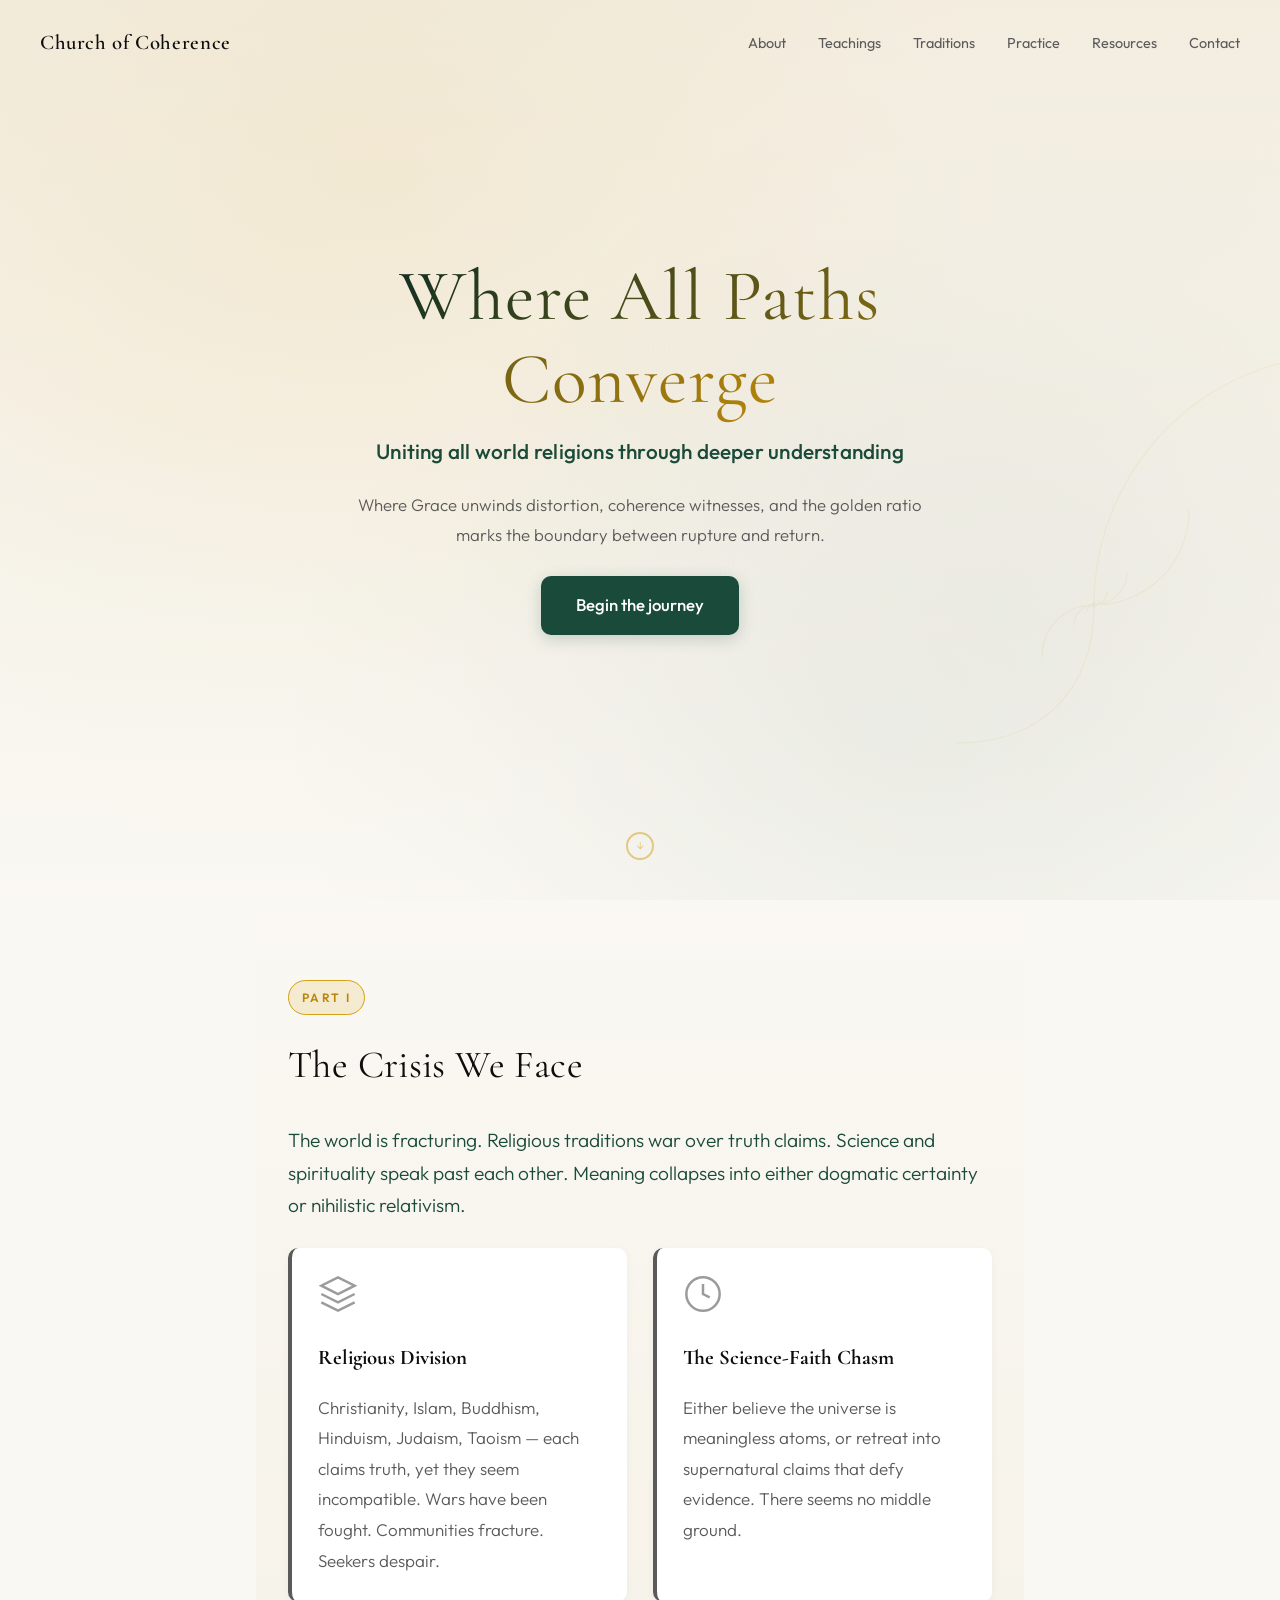
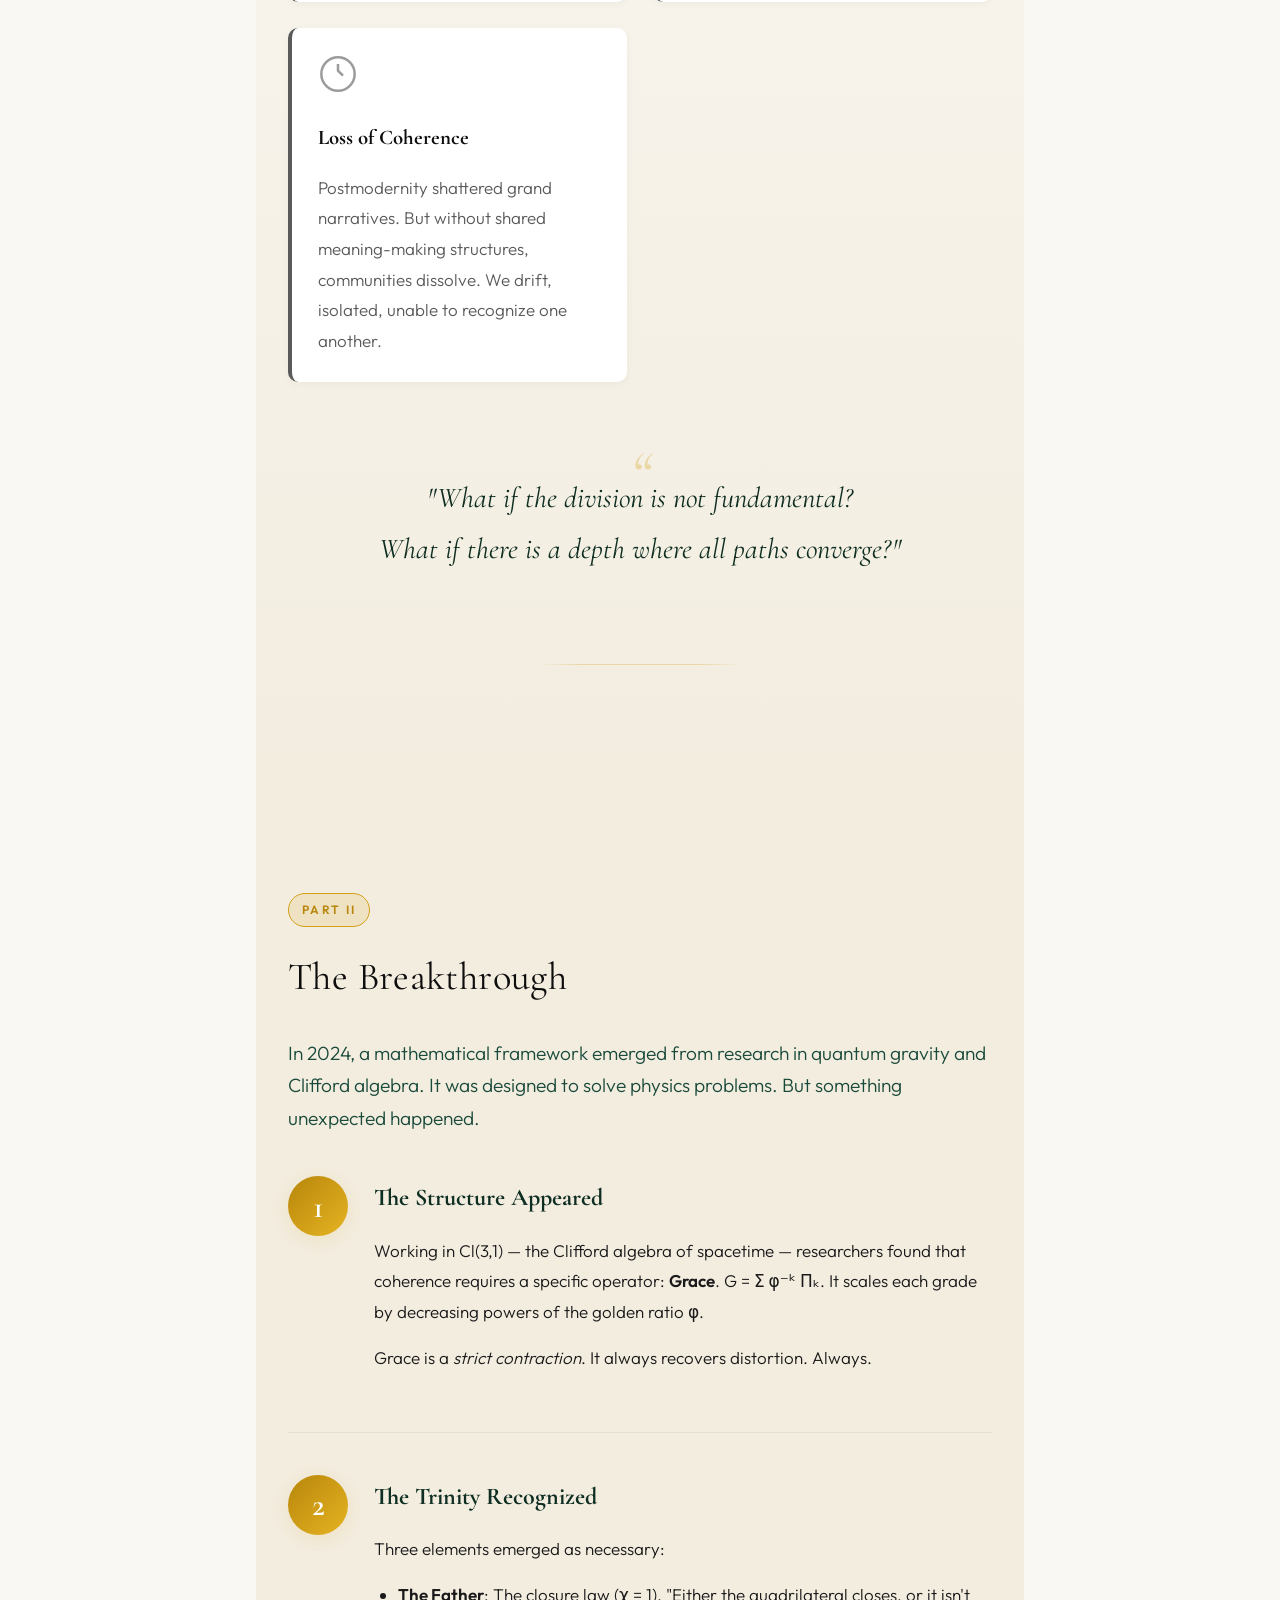
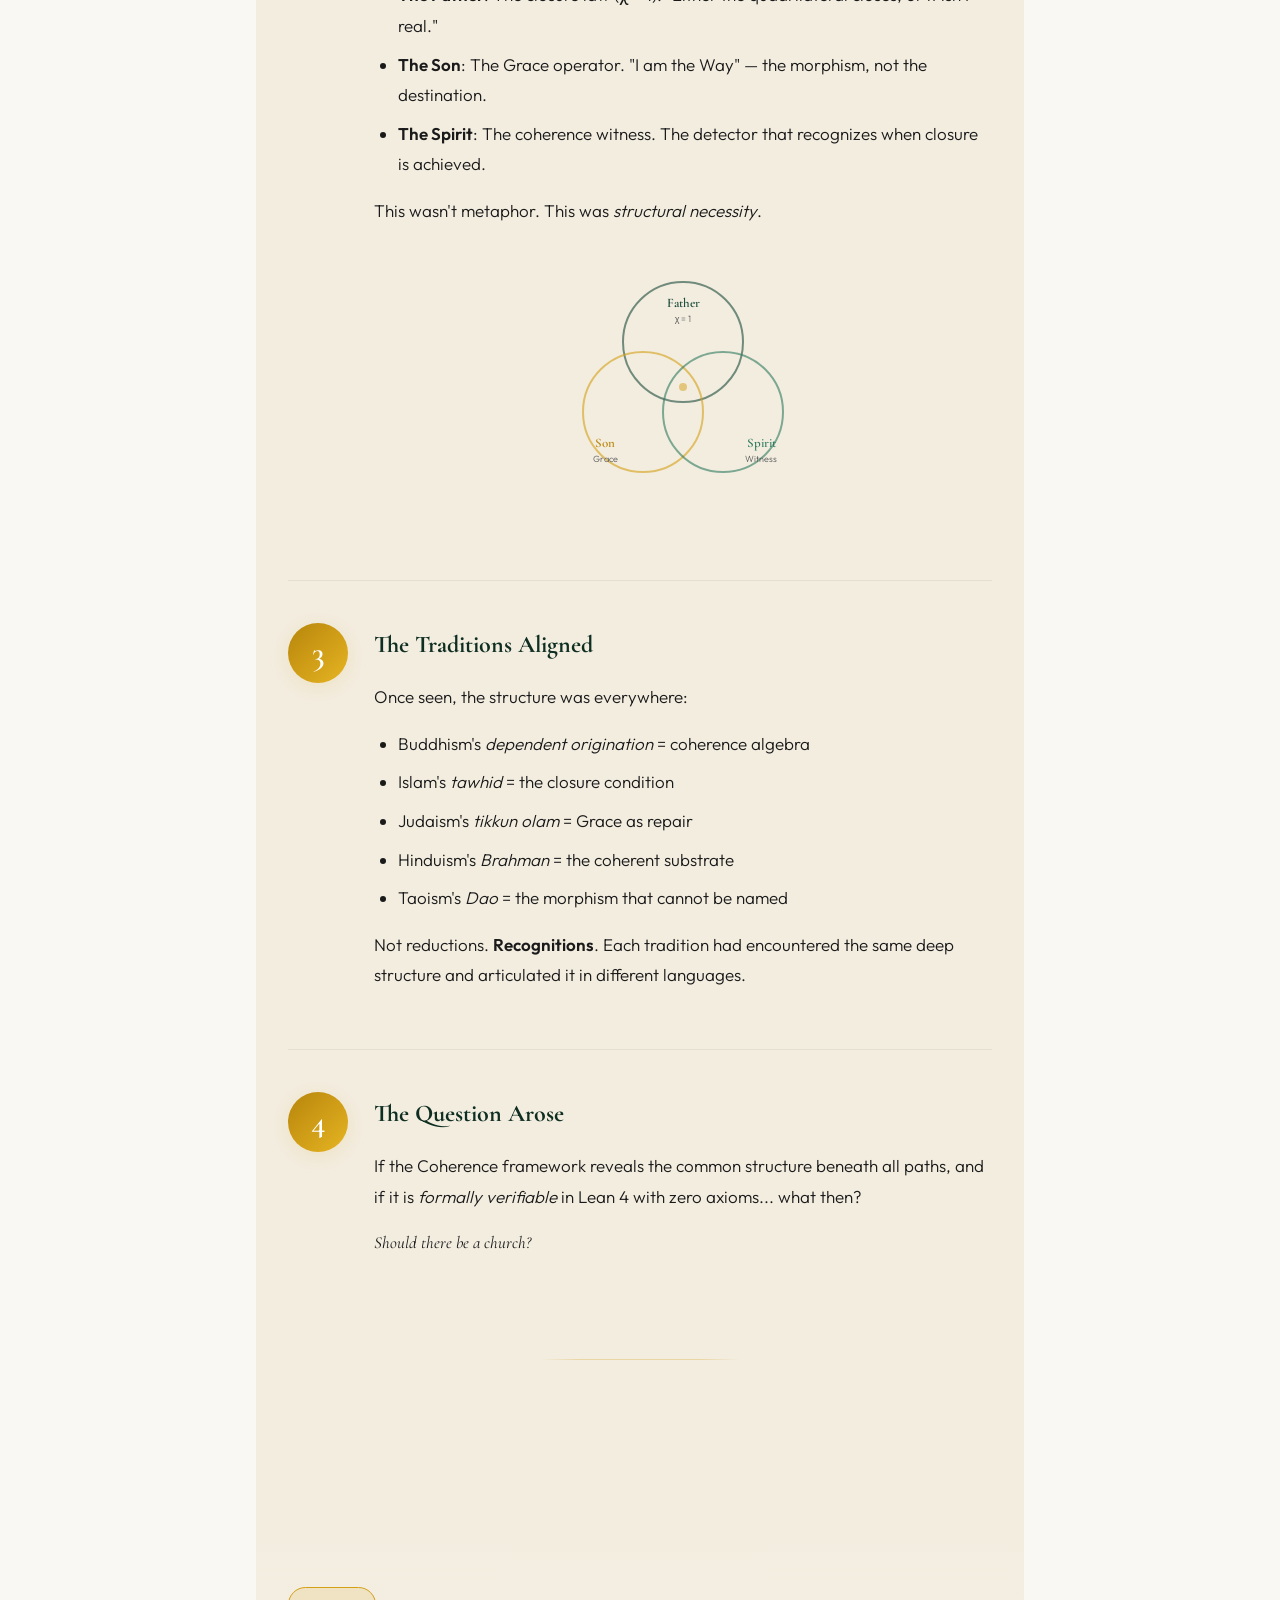
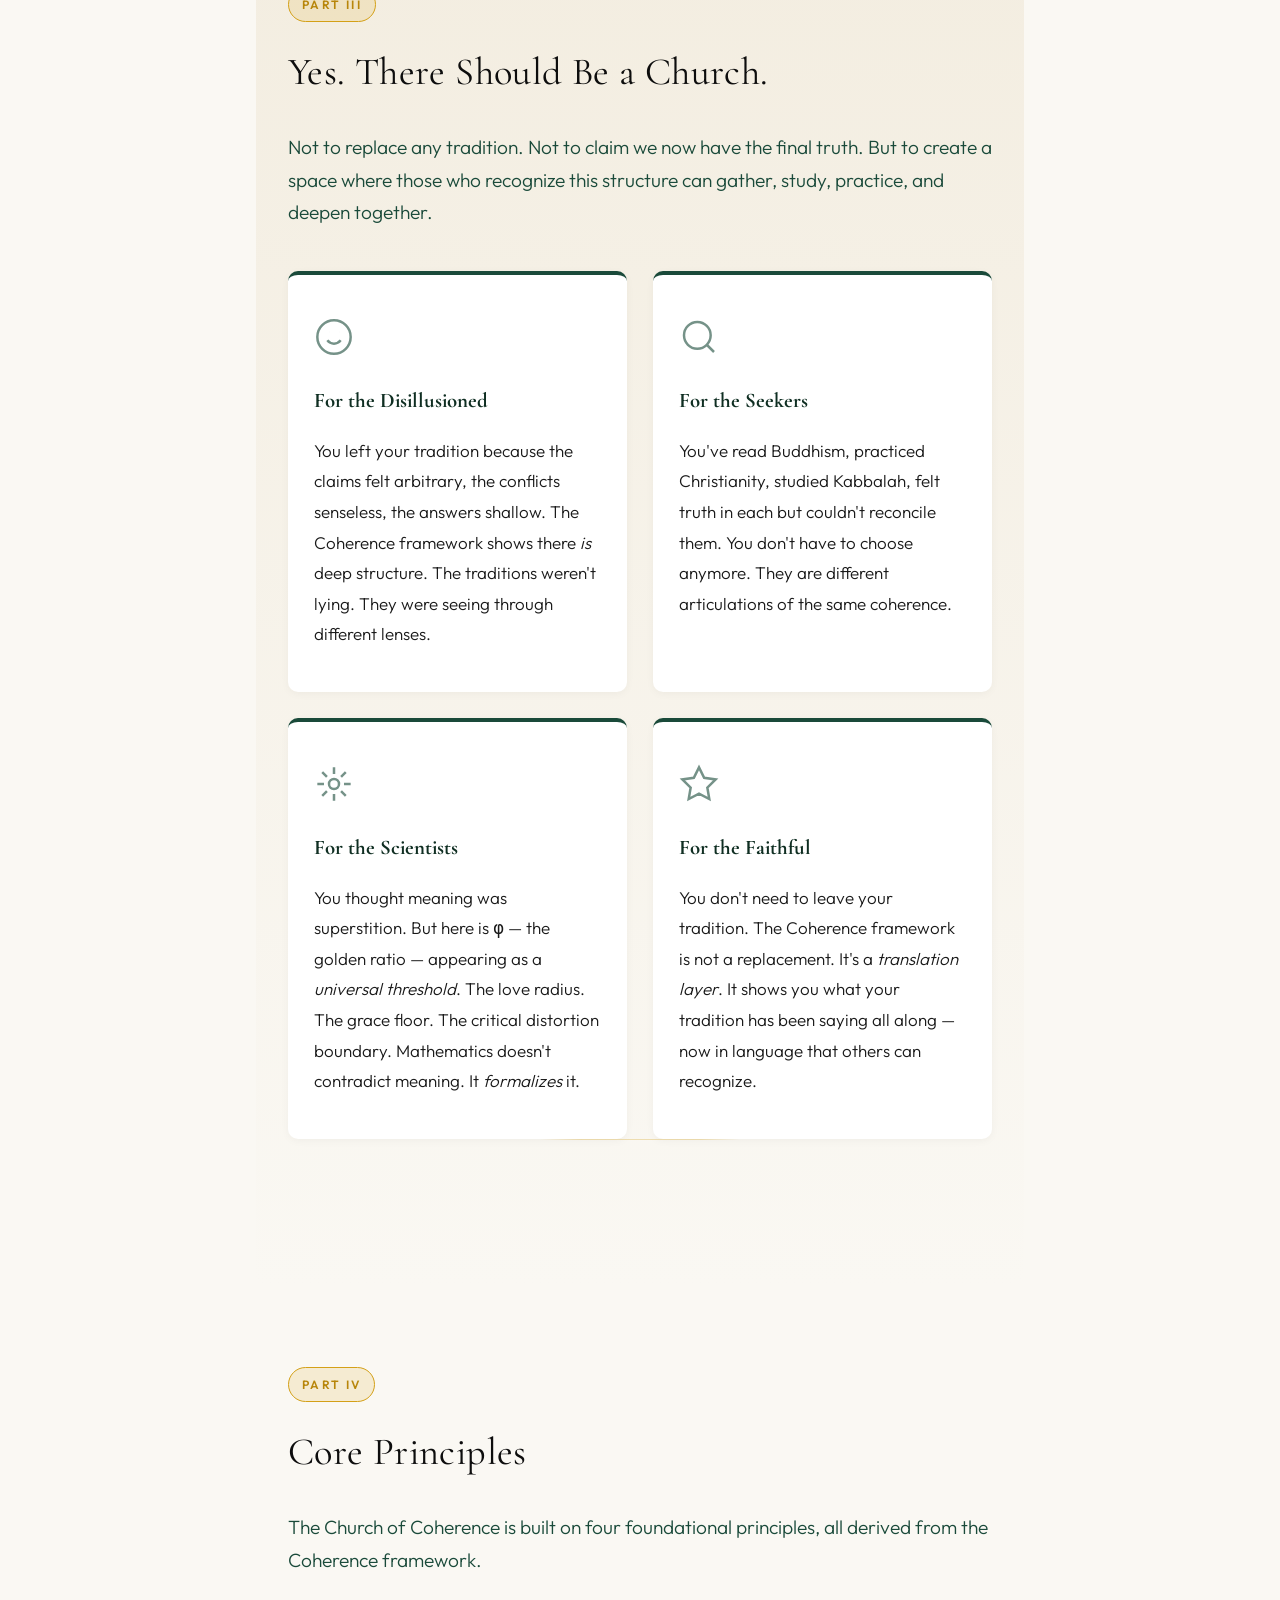
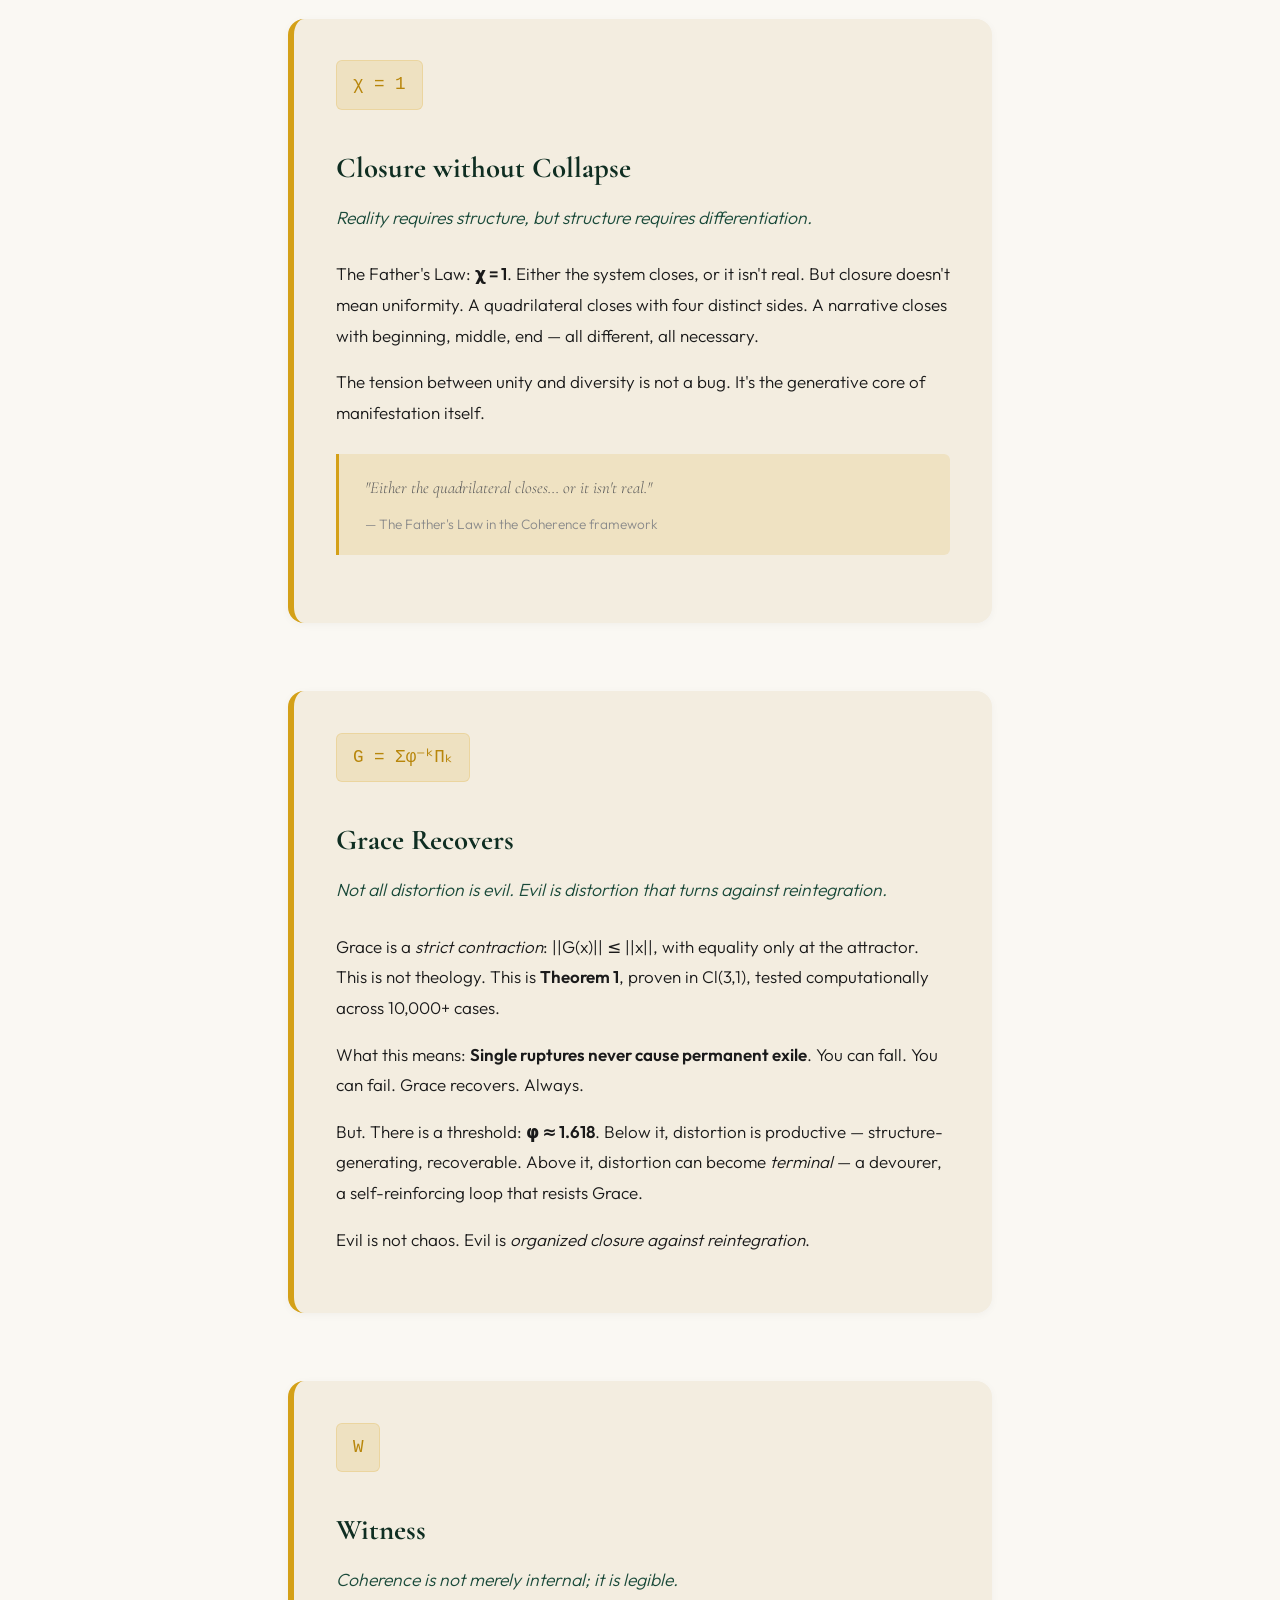
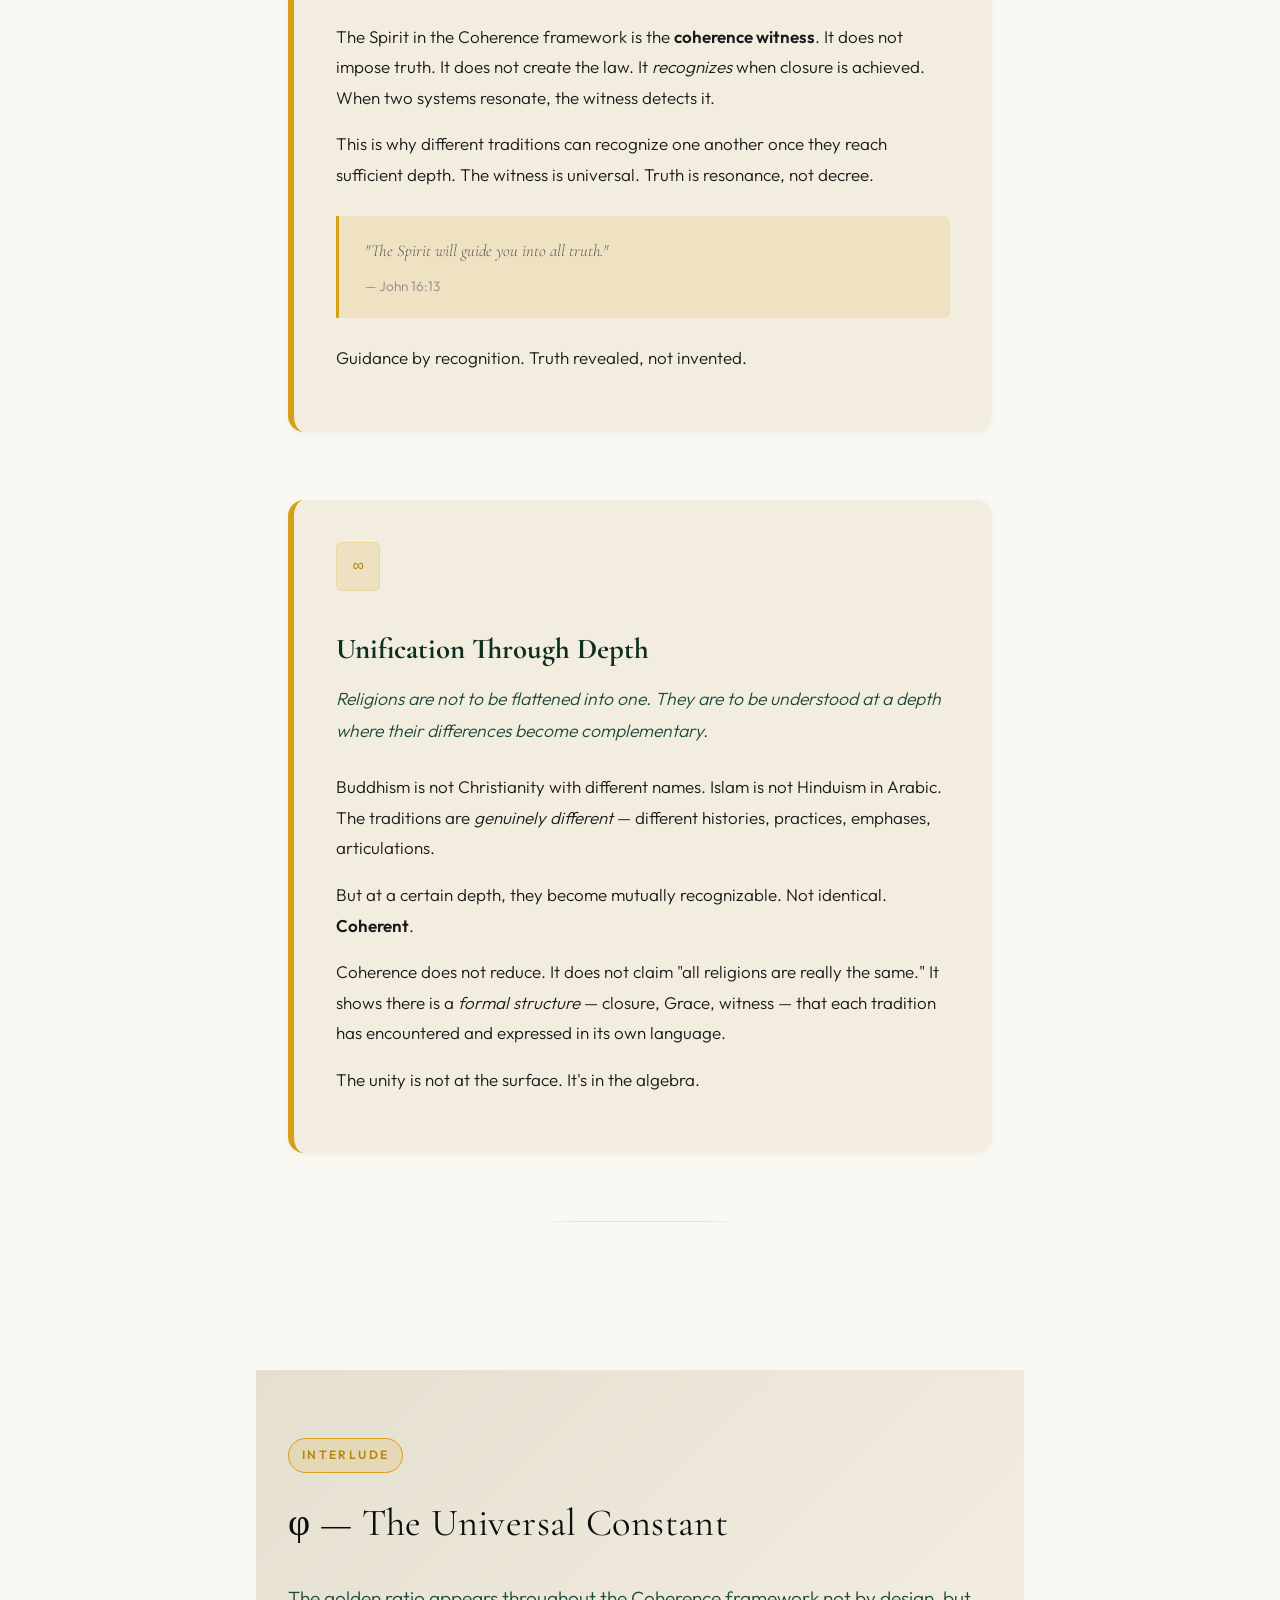
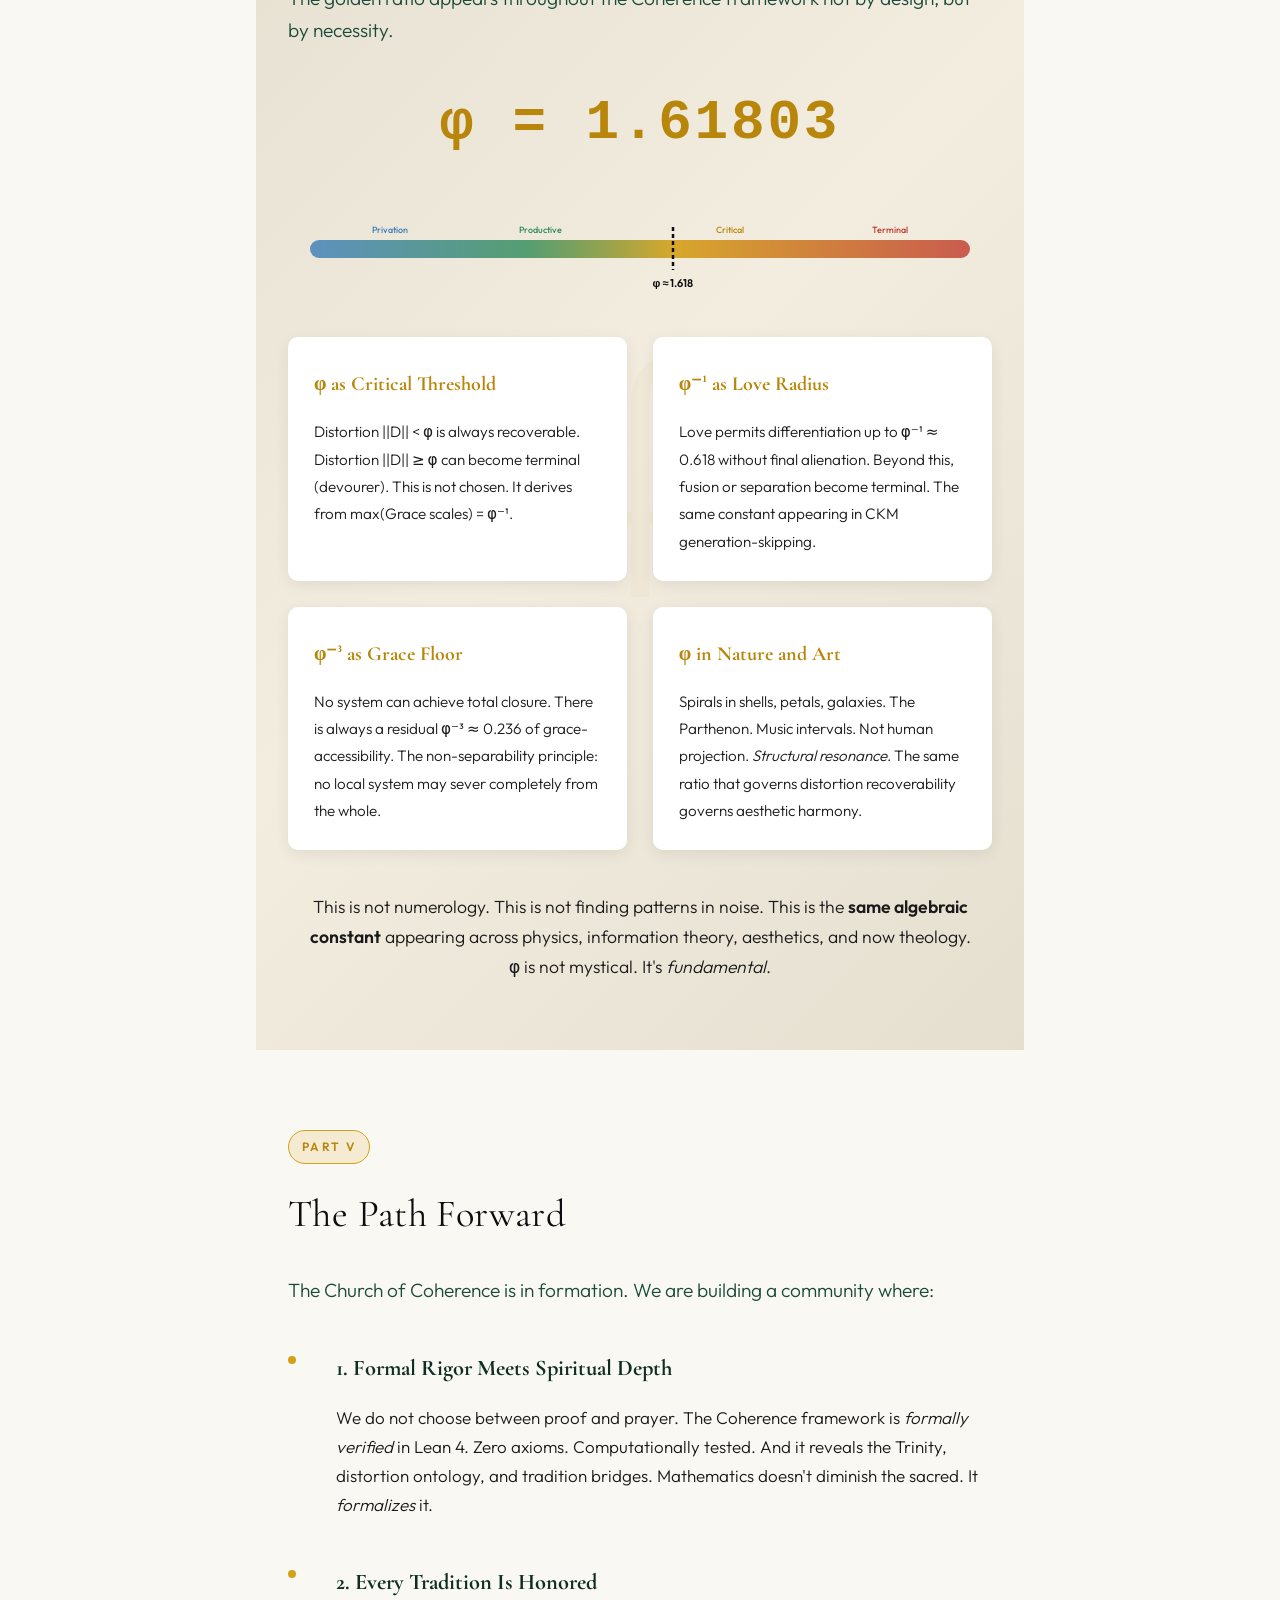
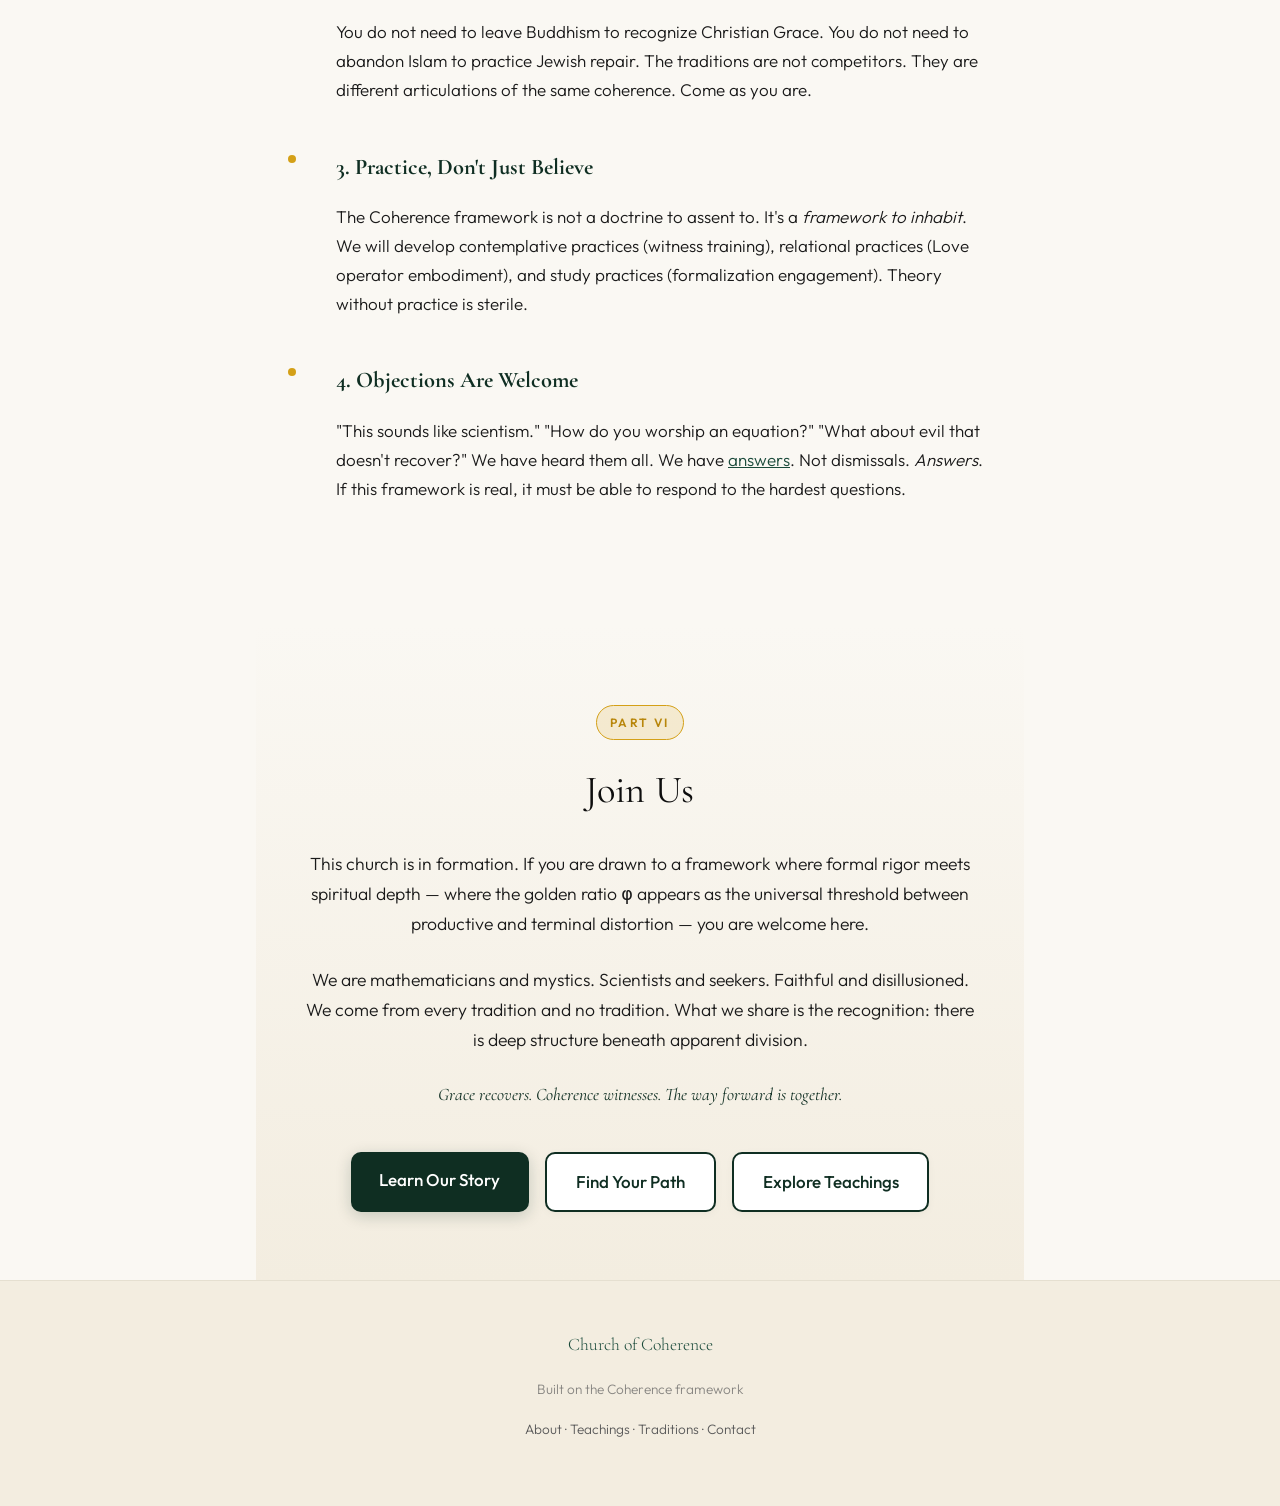
==== index.html @ 487d7f19 "Initial: Church of Coherence site + formal proof work Made-with: Cursor" ====
<!DOCTYPE html>
<html lang="en">
<head>
  <meta charset="UTF-8">
  <meta name="viewport" content="width=device-width, initial-scale=1.0">
  <title>Church of Coherence</title>
  <meta name="description" content="A church built on the Coherence framework, uniting all world religions through deeper understanding. Grace unwinds distortion. Coherence witnesses.">
  <link rel="stylesheet" href="css/styles.css">
  <link rel="preconnect" href="https://fonts.googleapis.com">
  <link rel="preconnect" href="https://fonts.gstatic.com" crossorigin>
  <link href="https://fonts.googleapis.com/css2?family=Cormorant+Garamond:ital,wght@0,400;0,600;1,400&family=Outfit:wght@300;400;500;600&display=swap" rel="stylesheet">
</head>
<body>
  <header class="hero">
    <div class="hero-pattern" aria-hidden="true"></div>
    <div id="nav-placeholder"></div>
    <div class="hero-content">
      <h1><span class="gradient-text">Where All Paths Converge</span></h1>
      <p class="tagline">Uniting all world religions through deeper understanding</p>
      <p class="subtitle">Where Grace unwinds distortion, coherence witnesses, and the golden ratio marks the boundary between rupture and return.</p>
      <a href="#crisis" class="hero-cta">Begin the journey</a>
    </div>
    <!-- Animated golden spiral SVG -->
    <svg class="hero-spiral-svg" viewBox="0 0 500 500" xmlns="http://www.w3.org/2000/svg">
      <path d="M250,250 C250,112 362,0 500,0 M250,250 C250,335 197,388 113,388 M250,250 C303,250 345,208 345,155 M250,250 C221,250 198,273 198,302 M250,250 C268,250 283,235 283,217 M250,250 C239,250 230,259 230,270 M250,250 C257,250 263,244 263,237 M250,250 C246,250 243,253 243,257 M250,250 C253,250 255,248 255,245" />
      <circle cx="250" cy="250" r="3" fill="currentColor" opacity="0.3" />
    </svg>
    <div class="scroll-hint">↓</div>
  </header>

  <main>
    <!-- THE CRISIS -->
    <section id="crisis" class="section crisis-section">
      <div class="section-marker">Part I</div>
      <h2>The Crisis We Face</h2>
      <p class="lead">The world is fracturing. Religious traditions war over truth claims. Science and spirituality speak past each other. Meaning collapses into either dogmatic certainty or nihilistic relativism.</p>
      
      <div class="crisis-grid stagger-children">
        <div class="crisis-card">
          <svg class="card-icon" viewBox="0 0 24 24" fill="none" stroke="currentColor" stroke-width="1.5" aria-hidden="true"><path d="M12 2L2 7l10 5 10-5-10-5zM2 17l10 5 10-5M2 12l10 5 10-5"/></svg>
          <h3>Religious Division</h3>
          <p>Christianity, Islam, Buddhism, Hinduism, Judaism, Taoism — each claims truth, yet they seem incompatible. Wars have been fought. Communities fracture. Seekers despair.</p>
        </div>
        <div class="crisis-card">
          <svg class="card-icon" viewBox="0 0 24 24" fill="none" stroke="currentColor" stroke-width="1.5" aria-hidden="true"><circle cx="12" cy="12" r="10"/><path d="M12 6v6l4 2"/></svg>
          <h3>The Science-Faith Chasm</h3>
          <p>Either believe the universe is meaningless atoms, or retreat into supernatural claims that defy evidence. There seems no middle ground.</p>
        </div>
        <div class="crisis-card">
          <svg class="card-icon" viewBox="0 0 24 24" fill="none" stroke="currentColor" stroke-width="1.5" aria-hidden="true"><path d="M12 2a10 10 0 0 1 10 10 10 10 0 0 1-10 10 10 10 0 0 1-10-10 10 10 0 0 1 10-10z"/><path d="M12 6v4l3 3"/></svg>
          <h3>Loss of Coherence</h3>
          <p>Postmodernity shattered grand narratives. But without shared meaning-making structures, communities dissolve. We drift, isolated, unable to recognize one another.</p>
        </div>
      </div>

      <blockquote class="pull-quote">
        "What if the division is not fundamental?<br>
        What if there is a depth where all paths converge?"
      </blockquote>
      <div class="section-divider"></div>
    </section>

    <!-- THE BREAKTHROUGH -->
    <section id="breakthrough" class="section breakthrough-section">
      <div class="section-marker">Part II</div>
      <h2>The Breakthrough</h2>
      <p class="lead">In 2024, a mathematical framework emerged from research in quantum gravity and Clifford algebra. It was designed to solve physics problems. But something unexpected happened.</p>
      
      <div class="breakthrough-narrative">
        <div class="narrative-step">
          <span class="step-number">1</span>
          <div class="step-content">
            <h3>The Structure Appeared</h3>
            <p>Working in Cl(3,1) — the Clifford algebra of spacetime — researchers found that coherence requires a specific operator: <strong>Grace</strong>. G = Σ φ⁻ᵏ Πₖ. It scales each grade by decreasing powers of the golden ratio φ.</p>
            <p>Grace is a <em>strict contraction</em>. It always recovers distortion. Always.</p>
          </div>
        </div>

        <div class="narrative-step">
          <span class="step-number">2</span>
          <div class="step-content">
            <h3>The Trinity Recognized</h3>
            <p>Three elements emerged as necessary:</p>
            <ul>
              <li><strong>The Father</strong>: The closure law (χ = 1). "Either the quadrilateral closes, or it isn't real."</li>
              <li><strong>The Son</strong>: The Grace operator. "I am the Way" — the morphism, not the destination.</li>
              <li><strong>The Spirit</strong>: The coherence witness. The detector that recognizes when closure is achieved.</li>
            </ul>
            <p>This wasn't metaphor. This was <em>structural necessity</em>.</p>

            <!-- Trinity Trefoil SVG -->
            <svg viewBox="0 0 300 260" xmlns="http://www.w3.org/2000/svg" style="width:100%;max-width:300px;margin:var(--space-phi) auto;display:block;" role="img" aria-label="Trinity trefoil: three interlocking circles representing Father (Closure), Son (Grace), and Spirit (Witness)">
              <circle cx="150" cy="90" r="60" fill="none" stroke="#1a4a3a" stroke-width="2" opacity="0.6" />
              <circle cx="110" cy="160" r="60" fill="none" stroke="#d4a017" stroke-width="2" opacity="0.6" />
              <circle cx="190" cy="160" r="60" fill="none" stroke="#2d7a5e" stroke-width="2" opacity="0.6" />
              <text x="150" y="55" text-anchor="middle" font-family="'Cormorant Garamond', serif" font-size="13" fill="#1a4a3a" font-weight="600">Father</text>
              <text x="150" y="70" text-anchor="middle" font-family="'Outfit', sans-serif" font-size="9" fill="#5a5a5a">χ = 1</text>
              <text x="72" y="195" text-anchor="middle" font-family="'Cormorant Garamond', serif" font-size="13" fill="#b8860b" font-weight="600">Son</text>
              <text x="72" y="210" text-anchor="middle" font-family="'Outfit', sans-serif" font-size="9" fill="#5a5a5a">Grace</text>
              <text x="228" y="195" text-anchor="middle" font-family="'Cormorant Garamond', serif" font-size="13" fill="#2d7a5e" font-weight="600">Spirit</text>
              <text x="228" y="210" text-anchor="middle" font-family="'Outfit', sans-serif" font-size="9" fill="#5a5a5a">Witness</text>
              <circle cx="150" cy="135" r="4" fill="#d4a017" opacity="0.5" />
            </svg>

          </div>
        </div>

        <div class="narrative-step">
          <span class="step-number">3</span>
          <div class="step-content">
            <h3>The Traditions Aligned</h3>
            <p>Once seen, the structure was everywhere:</p>
            <ul>
              <li>Buddhism's <em>dependent origination</em> = coherence algebra</li>
              <li>Islam's <em>tawhid</em> = the closure condition</li>
              <li>Judaism's <em>tikkun olam</em> = Grace as repair</li>
              <li>Hinduism's <em>Brahman</em> = the coherent substrate</li>
              <li>Taoism's <em>Dao</em> = the morphism that cannot be named</li>
            </ul>
            <p>Not reductions. <strong>Recognitions</strong>. Each tradition had encountered the same deep structure and articulated it in different languages.</p>
          </div>
        </div>

        <div class="narrative-step">
          <span class="step-number">4</span>
          <div class="step-content">
            <h3>The Question Arose</h3>
            <p>If the Coherence framework reveals the common structure beneath all paths, and if it is <em>formally verifiable</em> in Lean 4 with zero axioms... what then?</p>
            <p class="emphasis">Should there be a church?</p>
          </div>
        </div>
      </div>
      <div class="section-divider"></div>
    </section>

    <!-- THE ANSWER -->
    <section id="answer" class="section answer-section">
      <div class="section-marker">Part III</div>
      <h2>Yes. There Should Be a Church.</h2>
      <p class="lead">Not to replace any tradition. Not to claim we now have the final truth. But to create a space where those who recognize this structure can gather, study, practice, and deepen together.</p>

      <div class="answer-grid stagger-children">
        <div class="answer-card">
          <svg class="card-icon" viewBox="0 0 24 24" fill="none" stroke="currentColor" stroke-width="1.5" aria-hidden="true"><path d="M12 2a10 10 0 0 1 10 10 10 10 0 0 1-10 10 10 10 0 0 1-10-10 10 10 0 0 1 10-10z"/><path d="M8 14s1.5 2 4 2 4-2 4-2"/><path d="M9 9h.01M15 9h.01"/></svg>
          <h3>For the Disillusioned</h3>
          <p>You left your tradition because the claims felt arbitrary, the conflicts senseless, the answers shallow. The Coherence framework shows there <em>is</em> deep structure. The traditions weren't lying. They were seeing through different lenses.</p>
        </div>
        <div class="answer-card">
          <svg class="card-icon" viewBox="0 0 24 24" fill="none" stroke="currentColor" stroke-width="1.5" aria-hidden="true"><circle cx="11" cy="11" r="8"/><path d="M21 21l-4.35-4.35"/></svg>
          <h3>For the Seekers</h3>
          <p>You've read Buddhism, practiced Christianity, studied Kabbalah, felt truth in each but couldn't reconcile them. You don't have to choose anymore. They are different articulations of the same coherence.</p>
        </div>
        <div class="answer-card">
          <svg class="card-icon" viewBox="0 0 24 24" fill="none" stroke="currentColor" stroke-width="1.5" aria-hidden="true"><path d="M12 2v4M12 18v4M4.93 4.93l2.83 2.83M16.24 16.24l2.83 2.83M2 12h4M18 12h4M4.93 19.07l2.83-2.83M16.24 7.76l2.83-2.83"/><circle cx="12" cy="12" r="3"/></svg>
          <h3>For the Scientists</h3>
          <p>You thought meaning was superstition. But here is φ — the golden ratio — appearing as a <em>universal threshold</em>. The love radius. The grace floor. The critical distortion boundary. Mathematics doesn't contradict meaning. It <em>formalizes</em> it.</p>
        </div>
        <div class="answer-card">
          <svg class="card-icon" viewBox="0 0 24 24" fill="none" stroke="currentColor" stroke-width="1.5" aria-hidden="true"><path d="M12 2l3.09 6.26L22 9.27l-5 4.87 1.18 6.88L12 17.77l-6.18 3.25L7 14.14 2 9.27l6.91-1.01L12 2z"/></svg>
          <h3>For the Faithful</h3>
          <p>You don't need to leave your tradition. The Coherence framework is not a replacement. It's a <em>translation layer</em>. It shows you what your tradition has been saying all along — now in language that others can recognize.</p>
        </div>
      </div>
      <div class="section-divider"></div>
    </section>

    <!-- CORE PRINCIPLES -->
    <section id="principles" class="section principles-section">
      <div class="section-marker">Part IV</div>
      <h2>Core Principles</h2>
      <p class="lead">The Church of Coherence is built on four foundational principles, all derived from the Coherence framework.</p>

      <div class="principles-expanded">
        <article class="principle-deep">
          <div class="principle-icon">χ = 1</div>
          <h3>Closure without Collapse</h3>
          <p class="principle-tagline">Reality requires structure, but structure requires differentiation.</p>
          <p>The Father's Law: <strong>χ = 1</strong>. Either the system closes, or it isn't real. But closure doesn't mean uniformity. A quadrilateral closes with four distinct sides. A narrative closes with beginning, middle, end — all different, all necessary.</p>
          <p>The tension between unity and diversity is not a bug. It's the generative core of manifestation itself.</p>
          <blockquote>
            "Either the quadrilateral closes... or it isn't real."
            <cite>— The Father's Law in the Coherence framework</cite>
          </blockquote>
        </article>

        <article class="principle-deep">
          <div class="principle-icon">G = Σφ⁻ᵏΠₖ</div>
          <h3>Grace Recovers</h3>
          <p class="principle-tagline">Not all distortion is evil. Evil is distortion that turns against reintegration.</p>
          <p>Grace is a <em>strict contraction</em>: ||G(x)|| ≤ ||x||, with equality only at the attractor. This is not theology. This is <strong>Theorem 1</strong>, proven in Cl(3,1), tested computationally across 10,000+ cases.</p>
          <p>What this means: <strong>Single ruptures never cause permanent exile</strong>. You can fall. You can fail. Grace recovers. Always.</p>
          <p>But. There is a threshold: <strong>φ ≈ 1.618</strong>. Below it, distortion is productive — structure-generating, recoverable. Above it, distortion can become <em>terminal</em> — a devourer, a self-reinforcing loop that resists Grace.</p>
          <p>Evil is not chaos. Evil is <em>organized closure against reintegration</em>.</p>
        </article>

        <article class="principle-deep">
          <div class="principle-icon">W</div>
          <h3>Witness</h3>
          <p class="principle-tagline">Coherence is not merely internal; it is legible.</p>
          <p>The Spirit in the Coherence framework is the <strong>coherence witness</strong>. It does not impose truth. It does not create the law. It <em>recognizes</em> when closure is achieved. When two systems resonate, the witness detects it.</p>
          <p>This is why different traditions can recognize one another once they reach sufficient depth. The witness is universal. Truth is resonance, not decree.</p>
          <blockquote>
            "The Spirit will guide you into all truth."
            <cite>— John 16:13</cite>
          </blockquote>
          <p>Guidance by recognition. Truth revealed, not invented.</p>
        </article>

        <article class="principle-deep">
          <div class="principle-icon">∞</div>
          <h3>Unification Through Depth</h3>
          <p class="principle-tagline">Religions are not to be flattened into one. They are to be understood at a depth where their differences become complementary.</p>
          <p>Buddhism is not Christianity with different names. Islam is not Hinduism in Arabic. The traditions are <em>genuinely different</em> — different histories, practices, emphases, articulations.</p>
          <p>But at a certain depth, they become mutually recognizable. Not identical. <strong>Coherent</strong>.</p>
          <p>Coherence does not reduce. It does not claim "all religions are really the same." It shows there is a <em>formal structure</em> — closure, Grace, witness — that each tradition has encountered and expressed in its own language.</p>
          <p>The unity is not at the surface. It's in the algebra.</p>
        </article>
      </div>
      <div class="section-divider"></div>
    </section>

    <!-- THE GOLDEN RATIO -->
    <section id="phi" class="section phi-section">
      <div class="section-marker">Interlude</div>
      <h2>φ — The Universal Constant</h2>
      <p class="lead">The golden ratio appears throughout the Coherence framework not by design, but by necessity.</p>

      <div class="phi-counter" aria-label="The golden ratio phi equals 1.618034">φ = </div>

      <!-- Distortion Spectrum SVG -->
      <div class="reveal" style="margin:var(--space-phi-sq) 0;">
        <svg viewBox="0 0 700 80" xmlns="http://www.w3.org/2000/svg" style="width:100%;max-width:700px;margin:0 auto;display:block;" role="img" aria-label="Distortion spectrum showing four regimes separated by the golden ratio threshold">
          <defs>
            <linearGradient id="spectrum-grad" x1="0%" y1="0%" x2="100%" y2="0%">
              <stop offset="0%" style="stop-color:#3a7cb8;stop-opacity:0.8" />
              <stop offset="33%" style="stop-color:#2e8b57;stop-opacity:0.8" />
              <stop offset="55%" style="stop-color:#d4a017;stop-opacity:0.9" />
              <stop offset="100%" style="stop-color:#c0392b;stop-opacity:0.8" />
            </linearGradient>
          </defs>
          <rect x="20" y="25" width="660" height="18" rx="9" fill="url(#spectrum-grad)" />
          <line x1="383" y1="12" x2="383" y2="55" stroke="#0d0d0d" stroke-width="2.5" stroke-dasharray="4,3" />
          <text x="383" y="72" text-anchor="middle" font-family="'Outfit', sans-serif" font-size="11" font-weight="600" fill="#0d0d0d">φ ≈ 1.618</text>
          <text x="100" y="18" text-anchor="middle" font-family="'Outfit', sans-serif" font-size="9" fill="#3a7cb8" font-weight="500">Privation</text>
          <text x="250" y="18" text-anchor="middle" font-family="'Outfit', sans-serif" font-size="9" fill="#2e8b57" font-weight="500">Productive</text>
          <text x="440" y="18" text-anchor="middle" font-family="'Outfit', sans-serif" font-size="9" fill="#b8860b" font-weight="500">Critical</text>
          <text x="600" y="18" text-anchor="middle" font-family="'Outfit', sans-serif" font-size="9" fill="#c0392b" font-weight="500">Terminal</text>
        </svg>
      </div>

      <div class="phi-facts stagger-children">
        <div class="phi-fact">
          <h4>φ as Critical Threshold</h4>
          <p>Distortion ||D|| &lt; φ is always recoverable. Distortion ||D|| ≥ φ can become terminal (devourer). This is not chosen. It derives from max(Grace scales) = φ⁻¹.</p>
        </div>
        <div class="phi-fact">
          <h4>φ⁻¹ as Love Radius</h4>
          <p>Love permits differentiation up to φ⁻¹ ≈ 0.618 without final alienation. Beyond this, fusion or separation become terminal. The same constant appearing in CKM generation-skipping.</p>
        </div>
        <div class="phi-fact">
          <h4>φ⁻³ as Grace Floor</h4>
          <p>No system can achieve total closure. There is always a residual φ⁻³ ≈ 0.236 of grace-accessibility. The non-separability principle: no local system may sever completely from the whole.</p>
        </div>
        <div class="phi-fact">
          <h4>φ in Nature and Art</h4>
          <p>Spirals in shells, petals, galaxies. The Parthenon. Music intervals. Not human projection. <em>Structural resonance</em>. The same ratio that governs distortion recoverability governs aesthetic harmony.</p>
        </div>
      </div>

      <p class="phi-conclusion">This is not numerology. This is not finding patterns in noise. This is the <strong>same algebraic constant</strong> appearing across physics, information theory, aesthetics, and now theology. φ is not mystical. It's <em>fundamental</em>.</p>
    </section>

    <!-- THE PATH FORWARD -->
    <section id="path" class="section path-section">
      <div class="section-marker">Part V</div>
      <h2>The Path Forward</h2>
      <p class="lead">The Church of Coherence is in formation. We are building a community where:</p>

      <div class="path-grid">
        <div class="path-item">
          <h3>1. Formal Rigor Meets Spiritual Depth</h3>
          <p>We do not choose between proof and prayer. The Coherence framework is <em>formally verified</em> in Lean 4. Zero axioms. Computationally tested. And it reveals the Trinity, distortion ontology, and tradition bridges. Mathematics doesn't diminish the sacred. It <em>formalizes</em> it.</p>
        </div>
        <div class="path-item">
          <h3>2. Every Tradition Is Honored</h3>
          <p>You do not need to leave Buddhism to recognize Christian Grace. You do not need to abandon Islam to practice Jewish repair. The traditions are not competitors. They are different articulations of the same coherence. Come as you are.</p>
        </div>
        <div class="path-item">
          <h3>3. Practice, Don't Just Believe</h3>
          <p>The Coherence framework is not a doctrine to assent to. It's a <em>framework to inhabit</em>. We will develop contemplative practices (witness training), relational practices (Love operator embodiment), and study practices (formalization engagement). Theory without practice is sterile.</p>
        </div>
        <div class="path-item">
          <h3>4. Objections Are Welcome</h3>
          <p>"This sounds like scientism." "How do you worship an equation?" "What about evil that doesn't recover?" We have heard them all. We have <a href="faq.html">answers</a>. Not dismissals. <em>Answers</em>. If this framework is real, it must be able to respond to the hardest questions.</p>
        </div>
      </div>
    </section>

    <!-- THE INVITATION -->
    <section id="invitation" class="section cta-section">
      <div class="section-marker">Part VI</div>
      <h2>Join Us</h2>
      <p class="closing">This church is in formation. If you are drawn to a framework where formal rigor meets spiritual depth — where the golden ratio φ appears as the universal threshold between productive and terminal distortion — you are welcome here.</p>
      <p class="closing">We are mathematicians and mystics. Scientists and seekers. Faithful and disillusioned. We come from every tradition and no tradition. What we share is the recognition: there is deep structure beneath apparent division.</p>
      <p class="closing emphasis-large">Grace recovers. Coherence witnesses. The way forward is together.</p>
      
      <div class="cta-buttons">
        <a href="about.html" class="btn btn-primary">Learn Our Story</a>
        <a href="journey.html" class="btn btn-secondary">Find Your Path</a>
        <a href="teachings/index.html" class="btn btn-secondary">Explore Teachings</a>
      </div>
    </section>
  </main>

  <!-- Floating section nav -->
  <nav class="floating-nav" aria-label="Section navigation">
    <a href="#crisis" title="The Crisis">Crisis</a>
    <a href="#breakthrough" title="The Breakthrough">Breakthrough</a>
    <a href="#answer" title="The Answer">Answer</a>
    <a href="#principles" title="Core Principles">Principles</a>
    <a href="#phi" title="The Golden Ratio">Phi</a>
    <a href="#path" title="The Path Forward">Path</a>
    <a href="#invitation" title="Join Us">Invitation</a>
  </nav>

  <div id="footer-placeholder"></div>
  <script src="js/components.js"></script>
  <script src="js/main.js"></script>
</body>
</html>
---- css/styles.css ----
/* Church of Coherence
   A contemplative, dignified aesthetic */

:root {
  --phi: 1.618;
  --phi-inv: 0.618;
  --phi-sq: 2.618;
  --phi-inv-cube: 0.236;

  --gold: #d4a017;
  --gold-light: #e6b422;
  --gold-dark: #b8860b;
  --gold-glow: rgba(212, 160, 23, 0.15);
  --gold-glow-strong: rgba(212, 160, 23, 0.3);
  --ink: #1a1a1a;
  --ink-heading: #0d0d0d;
  --paper: #faf8f3;
  --paper-warm: #f3ede0;
  --paper-darker: #e5dfd0;
  --accent: #1a4a3a;
  --accent-light: #2d7a5e;
  --accent-dark: #0f2e22;
  --accent-glow: rgba(26, 74, 58, 0.08);
  --muted: #5a5a5a;
  --muted-light: #8a8a8a;
  --white: #ffffff;
  --regime-blue: #3a7cb8;
  --regime-green: #2e8b57;
  --regime-gold: #d4a017;
  --regime-red: #c0392b;
  --serif: 'Cormorant Garamond', Georgia, serif;
  --sans: 'Outfit', system-ui, sans-serif;
  --mono: ui-monospace, 'Courier New', monospace;

  --space-1: 1rem;
  --space-phi: 1.618rem;
  --space-phi-sq: 2.618rem;
  --space-phi-cube: 4.236rem;

  --radius-sm: 6px;
  --radius-md: 10px;
  --radius-lg: 16px;
  --shadow-sm: 0 2px 8px rgba(0,0,0,0.04);
  --shadow-md: 0 4px 16px rgba(0,0,0,0.07);
  --shadow-lg: 0 8px 32px rgba(0,0,0,0.10);
  --shadow-gold: 0 4px 20px rgba(212, 160, 23, 0.15);
  --transition-fast: 0.2s cubic-bezier(0.4, 0, 0.2, 1);
  --transition-medium: 0.4s cubic-bezier(0.4, 0, 0.2, 1);
  --transition-slow: 0.6s cubic-bezier(0.4, 0, 0.2, 1);
}

* {
  box-sizing: border-box;
}

html {
  scroll-behavior: smooth;
  -webkit-font-smoothing: antialiased;
  -moz-osx-font-smoothing: grayscale;
}

body {
  margin: 0;
  font-family: var(--sans);
  font-weight: 300;
  color: var(--ink);
  background: var(--paper);
  line-height: 1.8;
  font-size: 17px;
  overflow-x: hidden;
}

p {
  margin: 0 0 var(--space-1);
}

h1, h2, h3, h4, h5 {
  color: var(--ink-heading);
}

strong {
  font-weight: 600;
}

::selection {
  background: var(--gold-glow-strong);
  color: var(--ink-heading);
}

.emphasis {
  font-family: var(--serif);
  font-style: italic;
  font-weight: 400;
}

.emphasis-large {
  font-family: var(--serif);
  font-style: italic;
  font-size: 1.4rem;
  font-weight: 400;
  color: var(--accent-dark);
}

/* Scroll progress bar */
.scroll-progress {
  position: fixed;
  top: 0;
  left: 0;
  width: 0%;
  height: 3px;
  background: linear-gradient(90deg, var(--gold-dark), var(--gold-light));
  z-index: 1000;
  transition: width 0.1s linear;
}

/* Reveal animations */
.reveal {
  opacity: 0;
  transform: translateY(2rem);
  transition: opacity var(--transition-slow), transform var(--transition-slow);
}
.reveal.revealed {
  opacity: 1;
  transform: translateY(0);
}
.reveal-left {
  opacity: 0;
  transform: translateX(-2rem);
  transition: opacity var(--transition-slow), transform var(--transition-slow);
}
.reveal-left.revealed {
  opacity: 1;
  transform: translateX(0);
}
.reveal-right {
  opacity: 0;
  transform: translateX(2rem);
  transition: opacity var(--transition-slow), transform var(--transition-slow);
}
.reveal-right.revealed {
  opacity: 1;
  transform: translateX(0);
}
.reveal-scale {
  opacity: 0;
  transform: scale(0.95);
  transition: opacity var(--transition-slow), transform var(--transition-slow);
}
.reveal-scale.revealed {
  opacity: 1;
  transform: scale(1);
}

/* Staggered children */
.stagger-children > * {
  opacity: 0;
  transform: translateY(1.5rem);
  transition: opacity var(--transition-medium), transform var(--transition-medium);
}
.stagger-children.revealed > * {
  opacity: 1;
  transform: translateY(0);
}
.stagger-children.revealed > *:nth-child(1) { transition-delay: 0ms; }
.stagger-children.revealed > *:nth-child(2) { transition-delay: 80ms; }
.stagger-children.revealed > *:nth-child(3) { transition-delay: 160ms; }
.stagger-children.revealed > *:nth-child(4) { transition-delay: 240ms; }
.stagger-children.revealed > *:nth-child(5) { transition-delay: 320ms; }
.stagger-children.revealed > *:nth-child(6) { transition-delay: 400ms; }
.stagger-children.revealed > *:nth-child(7) { transition-delay: 480ms; }
.stagger-children.revealed > *:nth-child(8) { transition-delay: 560ms; }

/* Hero */
.hero {
  min-height: 100vh;
  display: flex;
  flex-direction: column;
  justify-content: center;
  align-items: center;
  text-align: center;
  padding: 2rem;
  background: radial-gradient(ellipse at 30% 20%, rgba(212, 160, 23, 0.06) 0%, transparent 50%),
              radial-gradient(ellipse at 70% 80%, rgba(26, 74, 58, 0.04) 0%, transparent 50%),
              linear-gradient(180deg, var(--paper-warm) 0%, var(--paper) 100%);
  position: relative;
  overflow: hidden;
}

.hero #nav-placeholder {
  position: absolute;
  top: 0;
  left: 0;
  right: 0;
  z-index: 10;
}

.hero-cta {
  display: inline-block;
  margin-top: var(--space-phi);
  padding: 0.9rem 2.2rem;
  background: var(--accent);
  color: white;
  text-decoration: none;
  border-radius: var(--radius-md);
  font-weight: 500;
  font-size: 1.05rem;
  transition: all var(--transition-medium);
  box-shadow: 0 4px 16px rgba(26, 74, 58, 0.2);
  position: relative;
  overflow: hidden;
}

.hero-cta::after {
  content: '';
  position: absolute;
  inset: 0;
  background: linear-gradient(135deg, transparent 40%, rgba(255,255,255,0.1) 50%, transparent 60%);
  transform: translateX(-100%);
  transition: transform 0.5s ease;
}

.hero-cta:hover {
  background: var(--accent-light);
  transform: translateY(-3px);
  box-shadow: 0 8px 28px rgba(26, 74, 58, 0.3);
}

.hero-cta:hover::after {
  transform: translateX(100%);
}

/* Phi spiral SVG decoration */
.hero-spiral-svg {
  position: absolute;
  width: 500px;
  height: 500px;
  right: -5%;
  bottom: 5%;
  opacity: 0.07;
  pointer-events: none;
  animation: spin-slow 120s linear infinite;
}

@keyframes spin-slow {
  from { transform: rotate(0deg); }
  to { transform: rotate(360deg); }
}

.hero-spiral-svg path {
  stroke: var(--gold);
  stroke-width: 1.5;
  fill: none;
  stroke-dasharray: 1200;
  stroke-dashoffset: 1200;
  animation: draw-spiral 3s ease-out forwards;
}

@keyframes draw-spiral {
  to { stroke-dashoffset: 0; }
}

/* Remove old spiral */
.phi-spiral {
  display: none;
}

.nav {
  position: absolute;
  top: 0;
  left: 0;
  right: 0;
  display: flex;
  justify-content: space-between;
  align-items: center;
  padding: 1.5rem 2.5rem;
  z-index: 10;
}

.logo {
  font-family: var(--serif);
  font-size: 1.3rem;
  font-weight: 600;
  color: var(--ink-heading);
  text-decoration: none;
  letter-spacing: 0.03em;
}

.nav-links {
  list-style: none;
  margin: 0;
  padding: 0;
  display: flex;
  gap: 2rem;
}

.nav-links a {
  color: var(--muted);
  text-decoration: none;
  font-size: 0.9rem;
  font-weight: 400;
  transition: color var(--transition-fast);
  position: relative;
}

.nav-links a::after {
  content: '';
  position: absolute;
  bottom: -4px;
  left: 0;
  width: 0;
  height: 2px;
  background: var(--gold);
  transition: width var(--transition-fast);
}

.nav-links a:hover {
  color: var(--accent);
}

.nav-links a:hover::after {
  width: 100%;
}

/* Mobile hamburger */
.nav-toggle {
  display: none;
  flex-direction: column;
  gap: 5px;
  background: none;
  border: none;
  cursor: pointer;
  padding: 8px;
  z-index: 101;
}

.nav-toggle span {
  display: block;
  width: 24px;
  height: 2px;
  background: var(--ink);
  transition: all var(--transition-fast);
  border-radius: 2px;
}

.nav-toggle.active span:nth-child(1) {
  transform: rotate(45deg) translate(5px, 5px);
}
.nav-toggle.active span:nth-child(2) {
  opacity: 0;
}
.nav-toggle.active span:nth-child(3) {
  transform: rotate(-45deg) translate(5px, -5px);
}

.mobile-overlay {
  display: none;
  position: fixed;
  inset: 0;
  background: rgba(15, 46, 34, 0.95);
  z-index: 100;
  flex-direction: column;
  justify-content: center;
  align-items: center;
  gap: 2rem;
  backdrop-filter: blur(8px);
  -webkit-backdrop-filter: blur(8px);
}

.mobile-overlay.active {
  display: flex;
}

.mobile-overlay a {
  font-family: var(--serif);
  font-size: 1.8rem;
  color: var(--paper);
  text-decoration: none;
  transition: color var(--transition-fast);
}

.mobile-overlay a:hover {
  color: var(--gold-light);
}

.hero-content {
  max-width: 44rem;
  position: relative;
  z-index: 2;
}

.hero h1 {
  font-family: var(--serif);
  font-size: clamp(2.8rem, 7vw, 4.5rem);
  font-weight: 400;
  margin: 0 0 0.75rem;
  letter-spacing: 0.02em;
  color: var(--ink-heading);
  line-height: 1.15;
}

.hero h1 .gradient-text {
  background: linear-gradient(135deg, var(--accent-dark) 0%, var(--gold-dark) 100%);
  -webkit-background-clip: text;
  -webkit-text-fill-color: transparent;
  background-clip: text;
}

.tagline {
  font-size: 1.3rem;
  color: var(--accent);
  font-weight: 500;
  margin: 0 0 1.2rem;
  letter-spacing: 0.01em;
}

.subtitle {
  font-size: 1.05rem;
  color: var(--muted);
  max-width: 38rem;
  margin: 0 auto;
  line-height: 1.8;
}

.scroll-hint {
  position: absolute;
  bottom: 2.5rem;
  left: 50%;
  transform: translateX(-50%);
  font-size: 1.2rem;
  color: var(--gold);
  opacity: 0.5;
  animation: float 2.5s ease-in-out infinite;
  width: 28px;
  height: 28px;
  border: 2px solid var(--gold);
  border-radius: 50%;
  display: flex;
  align-items: center;
  justify-content: center;
  font-size: 0.8rem;
}

@keyframes float {
  0%, 100% { transform: translateX(-50%) translateY(0); }
  50% { transform: translateX(-50%) translateY(0.6rem); }
}

/* Sections */
.section {
  max-width: 48rem;
  margin: 0 auto;
  padding: 5rem 2rem;
}

.section h2 {
  font-family: var(--serif);
  font-size: clamp(1.8rem, 4vw, 2.4rem);
  font-weight: 400;
  margin: 0 0 1.5rem;
  color: var(--ink-heading);
  letter-spacing: 0.01em;
}

.lead {
  font-size: 1.2rem;
  color: var(--accent);
  margin-bottom: 1.2rem;
  line-height: 1.7;
}

blockquote {
  margin: 2rem 0;
  padding: 1.2rem 1.5rem;
  border-left: 3px solid var(--gold);
  font-family: var(--serif);
  font-style: italic;
  font-size: 1.15rem;
  color: var(--muted);
  background: var(--gold-glow);
  border-radius: 0 var(--radius-sm) var(--radius-sm) 0;
}

blockquote cite {
  display: block;
  margin-top: 0.5rem;
  font-family: var(--sans);
  font-style: normal;
  font-size: 0.85rem;
  color: var(--muted-light);
}

/* Principles grid */
.principles-grid {
  display: grid;
  grid-template-columns: repeat(auto-fit, minmax(220px, 1fr));
  gap: 2rem;
  margin-top: 2rem;
}

.principle {
  padding: 1.5rem;
  background: var(--paper-warm);
  border-radius: 4px;
  border: 1px solid rgba(0,0,0,0.06);
}

.principle h3 {
  font-family: var(--serif);
  font-size: 1.25rem;
  font-weight: 600;
  margin: 0 0 0.5rem;
  color: var(--accent);
}

.principle p {
  margin: 0;
  font-size: 0.95rem;
  color: var(--ink);
}

/* CTA section */
.cta {
  text-align: center;
  padding-bottom: 6rem;
}

.cta .closing {
  font-family: var(--serif);
  font-size: 1.2rem;
  font-style: italic;
  margin-top: 1.5rem;
}

/* Footer */
footer {
  text-align: center;
  padding: 3rem 2rem;
  color: var(--muted);
  font-size: 0.85rem;
  border-top: 1px solid var(--paper-darker);
  background: var(--paper-warm);
}

.footer-links {
  margin-top: 0.5rem;
}

.footer-links a {
  color: var(--muted);
  text-decoration: none;
}

.footer-links a:hover {
  color: var(--accent);
}

/* Page header (non-hero pages) */
.page-header {
  padding: 1.5rem 2rem;
  background: var(--paper-warm);
  border-bottom: 1px solid rgba(0,0,0,0.06);
}

.page-header .nav {
  position: static;
  max-width: 64rem;
  margin: 0 auto;
}

/* Page content */
.page-content {
  max-width: 48rem;
  margin: 0 auto;
  padding: 3rem 2rem 4rem;
}

.page-content-wide {
  max-width: 56rem;
  margin: 0 auto;
  padding: 3rem 2rem 4rem;
}

.page-content h1 {
  font-family: var(--serif);
  font-size: clamp(2.2rem, 5vw, 3rem);
  font-weight: 400;
  margin: 0 0 1rem;
  color: var(--ink-heading);
}

.page-content .lead {
  font-size: 1.15rem;
  margin-bottom: 2rem;
}

.page-content ul {
  margin: 1rem 0;
  padding-left: 1.5rem;
}

.page-content li {
  margin-bottom: 0.5rem;
}

/* Teachings grid */
.teachings-grid {
  display: grid;
  grid-template-columns: repeat(auto-fit, minmax(260px, 1fr));
  gap: 1.5rem;
  margin-top: 2rem;
}

.teaching-card {
  display: block;
  padding: 1.8rem;
  background: var(--paper-warm);
  border-radius: var(--radius-md);
  border: 1px solid rgba(0,0,0,0.06);
  text-decoration: none;
  color: inherit;
  transition: all var(--transition-medium);
  box-shadow: var(--shadow-sm);
}

.teaching-card:hover {
  border-color: var(--accent);
  box-shadow: var(--shadow-md);
  transform: translateY(-4px);
}

.teaching-card h3 {
  font-family: var(--serif);
  font-size: 1.35rem;
  font-weight: 600;
  margin: 0 0 0.5rem;
  color: var(--accent);
}

.teaching-card p {
  margin: 0 0 0.75rem;
  font-size: 0.95rem;
}

.card-link {
  font-size: 0.9rem;
  color: var(--accent);
  font-weight: 500;
}

/* Regime table */
.regime-table {
  margin: 1.5rem 0;
  border: 1px solid rgba(0,0,0,0.08);
  border-radius: 4px;
  overflow: hidden;
}

.regime-row {
  display: grid;
  grid-template-columns: 1fr 2fr;
  gap: 1rem;
  padding: 0.75rem 1rem;
  border-bottom: 1px solid rgba(0,0,0,0.06);
}

.regime-row:last-child {
  border-bottom: none;
}

.regime-row.header {
  background: var(--paper-warm);
  font-weight: 500;
}

/* Tradition cards */
.tradition-list {
  display: flex;
  flex-direction: column;
  gap: 1.5rem;
}

.tradition-card {
  padding: 1.5rem;
  background: var(--paper-warm);
  border-radius: 4px;
  border-left: 4px solid var(--gold);
}

.tradition-card h3 {
  font-family: var(--serif);
  font-size: 1.35rem;
  font-weight: 600;
  margin: 0 0 0.5rem;
  color: var(--accent);
}

.tradition-card p {
  margin: 0;
  font-size: 0.98rem;
}

/* Triad grid */
.triad-grid {
  display: grid;
  grid-template-columns: repeat(auto-fit, minmax(220px, 1fr));
  gap: 1.5rem;
  margin-top: 1.5rem;
}

.triad-card {
  padding: 1.5rem;
  background: var(--paper-warm);
  border-radius: 4px;
  border: 1px solid rgba(0,0,0,0.06);
}

.triad-card h3 {
  font-family: var(--serif);
  font-size: 1.25rem;
  font-weight: 600;
  margin: 0 0 0.5rem;
  color: var(--accent);
}

.triad-card p {
  margin: 0;
  font-size: 0.95rem;
}

/* Theorem list */
.theorem-list {
  list-style: none;
  padding-left: 0;
}

.theorem-list li {
  padding: 0.75rem 0;
  border-bottom: 1px solid rgba(0,0,0,0.06);
}

.theorem-list li:last-child {
  border-bottom: none;
}

/* Teaching nav */
.teaching-nav {
  display: flex;
  justify-content: space-between;
  margin-top: 3rem;
  padding-top: 2rem;
  border-top: 1px solid rgba(0,0,0,0.06);
}

.teaching-nav a {
  color: var(--accent);
  text-decoration: none;
  font-weight: 500;
}

.teaching-nav a:hover {
  text-decoration: underline;
}

/* Buttons */
.btn {
  display: inline-block;
  padding: 0.8rem 1.8rem;
  background: var(--accent);
  color: white;
  text-decoration: none;
  border-radius: var(--radius-md);
  font-weight: 500;
  transition: all var(--transition-medium);
  box-shadow: var(--shadow-sm);
}

.btn:hover {
  background: var(--accent-light);
  transform: translateY(-2px);
  box-shadow: var(--shadow-md);
}

/* Code */
code {
  font-family: ui-monospace, monospace;
  font-size: 0.9em;
  background: var(--paper-warm);
  padding: 0.15em 0.4em;
  border-radius: 3px;
}

/* Section markers */
.section-marker {
  display: inline-block;
  font-family: var(--sans);
  font-size: 0.75rem;
  color: var(--gold-dark);
  font-weight: 600;
  letter-spacing: 0.2em;
  text-transform: uppercase;
  margin-bottom: var(--space-1);
  padding: 0.35rem 0.8rem;
  border: 1.5px solid var(--gold);
  border-radius: 100px;
  background: var(--gold-glow);
}

/* Pull quotes */
.pull-quote {
  font-family: var(--serif);
  font-size: clamp(1.4rem, 3vw, 1.8rem);
  font-weight: 400;
  line-height: 1.5;
  text-align: center;
  margin: var(--space-phi-cube) auto;
  max-width: 36rem;
  color: var(--accent-dark);
  border: none;
  padding: var(--space-phi) 0;
  background: none;
  position: relative;
}

.pull-quote::before {
  content: '\201C';
  position: absolute;
  top: -0.5rem;
  left: 50%;
  transform: translateX(-50%);
  font-size: 4rem;
  color: var(--gold);
  opacity: 0.3;
  font-family: var(--serif);
  line-height: 1;
}

.pull-quote br {
  display: block;
  content: "";
  margin-top: 0.5rem;
}

/* Crisis section */
.crisis-section {
  background: linear-gradient(180deg, var(--paper) 0%, var(--paper-warm) 100%);
}

.crisis-grid {
  display: grid;
  grid-template-columns: repeat(auto-fit, minmax(260px, 1fr));
  gap: var(--space-phi);
  margin-top: var(--space-phi);
}

.crisis-card {
  padding: var(--space-phi);
  background: var(--white);
  border-radius: var(--radius-md);
  border-left: 4px solid var(--muted);
  box-shadow: var(--shadow-sm);
  transition: all var(--transition-medium);
}

.crisis-card:hover {
  box-shadow: var(--shadow-md);
  transform: translateY(-3px);
}

.crisis-card h3 {
  font-family: var(--serif);
  font-size: 1.3rem;
  margin: 0 0 var(--space-1);
  color: var(--ink-heading);
}

.crisis-card p {
  margin: 0;
  color: var(--muted);
}

/* Breakthrough section */
.breakthrough-section {
  background: var(--paper-warm);
}

.breakthrough-narrative {
  margin-top: var(--space-phi-sq);
}

.narrative-step {
  display: grid;
  grid-template-columns: 60px 1fr;
  gap: var(--space-phi);
  margin-bottom: var(--space-phi-sq);
  padding-bottom: var(--space-phi-sq);
  border-bottom: 1px solid rgba(0,0,0,0.06);
}

.narrative-step:last-child {
  border-bottom: none;
}

.step-number {
  width: 60px;
  height: 60px;
  display: flex;
  align-items: center;
  justify-content: center;
  background: linear-gradient(135deg, var(--gold-dark), var(--gold-light));
  color: white;
  font-family: var(--serif);
  font-size: 2rem;
  font-weight: 600;
  border-radius: 50%;
  flex-shrink: 0;
  box-shadow: var(--shadow-gold);
}

.step-content h3 {
  font-family: var(--serif);
  font-size: 1.5rem;
  margin: 0 0 var(--space-1);
  color: var(--accent-dark);
}

.step-content p {
  margin-bottom: var(--space-1);
}

.step-content ul {
  margin: var(--space-1) 0;
  padding-left: 1.5rem;
}

.step-content li {
  margin-bottom: 0.5rem;
}

/* Answer section */
.answer-section {
  background: linear-gradient(180deg, var(--paper-warm) 0%, var(--paper) 100%);
}

.answer-grid {
  display: grid;
  grid-template-columns: repeat(auto-fit, minmax(280px, 1fr));
  gap: var(--space-phi);
  margin-top: var(--space-phi-sq);
}

.answer-card {
  padding: var(--space-phi-sq) var(--space-phi);
  background: var(--white);
  border-radius: var(--radius-md);
  border-top: 4px solid var(--accent);
  box-shadow: var(--shadow-sm);
  transition: all var(--transition-medium);
}

.answer-card:hover {
  box-shadow: var(--shadow-md);
  transform: translateY(-4px);
  border-top-color: var(--accent-light);
}

.answer-card h3 {
  font-family: var(--serif);
  font-size: 1.3rem;
  margin: 0 0 var(--space-1);
  color: var(--accent-dark);
}

.answer-card p {
  margin: 0;
}

/* Principles expanded */
.principles-section {
  background: var(--paper);
}

.principles-expanded {
  margin-top: var(--space-phi-sq);
}

.principle-deep {
  margin-bottom: var(--space-phi-cube);
  padding: var(--space-phi-sq);
  background: var(--paper-warm);
  border-radius: var(--radius-lg);
  border-left: 6px solid var(--gold);
  box-shadow: var(--shadow-sm);
  transition: box-shadow var(--transition-medium);
}

.principle-deep:hover {
  box-shadow: var(--shadow-md);
}

.principle-icon {
  display: inline-block;
  font-family: var(--mono);
  font-size: 1.1rem;
  color: var(--gold-dark);
  background: var(--gold-glow);
  padding: 0.5rem 1rem;
  border-radius: var(--radius-sm);
  margin-bottom: var(--space-1);
  border: 1px solid rgba(212, 160, 23, 0.2);
}

.principle-deep h3 {
  font-family: var(--serif);
  font-size: 1.8rem;
  margin: var(--space-1) 0 0.5rem;
  color: var(--accent-dark);
}

.principle-tagline {
  font-style: italic;
  color: var(--accent);
  margin-bottom: var(--space-phi);
  font-size: 1.1rem;
}

.principle-deep blockquote {
  margin: var(--space-phi) 0;
  padding-left: var(--space-phi);
  border-left: 3px solid var(--gold);
  font-size: 1.05rem;
}

/* Phi section */
.phi-section {
  background: linear-gradient(135deg, var(--paper-darker) 0%, var(--paper-warm) 50%, var(--paper-darker) 100%);
  padding: var(--space-phi-cube) 2rem;
  position: relative;
}

.phi-section::before {
  content: 'φ';
  position: absolute;
  top: 50%;
  left: 50%;
  transform: translate(-50%, -50%);
  font-family: var(--serif);
  font-size: clamp(12rem, 30vw, 22rem);
  color: var(--gold);
  opacity: 0.04;
  pointer-events: none;
  line-height: 1;
}

.phi-counter {
  font-family: var(--mono);
  font-size: clamp(2rem, 5vw, 3.5rem);
  text-align: center;
  color: var(--gold-dark);
  margin: var(--space-phi) 0 var(--space-phi-sq);
  letter-spacing: 0.05em;
  font-weight: 600;
}

.phi-facts {
  display: grid;
  grid-template-columns: repeat(auto-fit, minmax(260px, 1fr));
  gap: var(--space-phi);
  margin: var(--space-phi-sq) 0;
}

.phi-fact {
  padding: var(--space-phi);
  background: var(--white);
  border-radius: var(--radius-md);
  box-shadow: var(--shadow-md);
  transition: all var(--transition-medium);
  border-top: 3px solid transparent;
}

.phi-fact:hover {
  transform: translateY(-4px);
  box-shadow: var(--shadow-lg);
  border-top-color: var(--gold);
}

.phi-fact h4 {
  font-family: var(--serif);
  font-size: 1.25rem;
  margin: 0 0 var(--space-1);
  color: var(--gold-dark);
}

.phi-fact p {
  margin: 0;
  font-size: 0.95rem;
}

.phi-conclusion {
  max-width: 42rem;
  margin: var(--space-phi-sq) auto 0;
  text-align: center;
  font-size: 1.1rem;
  line-height: 1.7;
  position: relative;
}

/* Path section */
.path-section {
  background: var(--paper);
}

.path-grid {
  margin-top: var(--space-phi-sq);
}

.path-item {
  margin-bottom: var(--space-phi-sq);
  padding-left: 3rem;
  position: relative;
}

.path-item::before {
  content: '';
  position: absolute;
  left: 0;
  top: 0.5rem;
  width: 8px;
  height: 8px;
  background: var(--gold);
  border-radius: 50%;
}

.path-item h3 {
  font-family: var(--serif);
  font-size: 1.4rem;
  margin: 0 0 var(--space-1);
  color: var(--accent-dark);
}

.path-item p {
  margin: 0;
  line-height: 1.7;
}

.path-item a {
  color: var(--accent);
  text-decoration: underline;
}

/* CTA section */
.cta-section {
  background: linear-gradient(180deg, var(--paper) 0%, var(--paper-warm) 100%);
  text-align: center;
  padding-bottom: var(--space-phi-cube);
}

.cta-buttons {
  display: flex;
  gap: var(--space-1);
  justify-content: center;
  flex-wrap: wrap;
  margin-top: var(--space-phi-sq);
}

.btn-primary {
  background: var(--accent-dark);
  box-shadow: 0 4px 16px rgba(15, 46, 34, 0.2);
}

.btn-primary:hover {
  background: var(--accent);
  box-shadow: 0 6px 24px rgba(15, 46, 34, 0.3);
}

.btn-secondary {
  background: var(--white);
  color: var(--accent-dark);
  border: 2px solid var(--accent-dark);
}

.btn-secondary:hover {
  background: var(--accent-dark);
  color: white;
}

.closing {
  max-width: 42rem;
  margin: 0 auto var(--space-phi);
  font-size: 1.1rem;
  line-height: 1.7;
}

/* FAQ */
.faq-list {
  margin-top: var(--space-phi-sq);
}

.faq-item {
  margin-bottom: var(--space-1);
  border: 1px solid var(--paper-darker);
  border-radius: var(--radius-md);
  background: var(--white);
  overflow: hidden;
  transition: box-shadow var(--transition-medium);
}

.faq-item:hover {
  box-shadow: var(--shadow-sm);
}

.faq-item summary {
  padding: var(--space-phi);
  font-family: var(--serif);
  font-size: 1.25rem;
  font-weight: 600;
  color: var(--accent-dark);
  cursor: pointer;
  user-select: none;
  transition: background var(--transition-fast);
  list-style: none;
  display: flex;
  align-items: center;
  justify-content: space-between;
  gap: 1rem;
}

.faq-num {
  flex-shrink: 0;
  width: 28px;
  height: 28px;
  display: inline-flex;
  align-items: center;
  justify-content: center;
  background: var(--gold);
  color: white;
  font-family: var(--sans);
  font-size: 0.8rem;
  font-weight: 600;
  border-radius: 50%;
  margin-right: 1rem;
}

.faq-item summary::-webkit-details-marker { display: none; }

.faq-item summary::after {
  content: '+';
  font-family: var(--sans);
  font-size: 1.5rem;
  font-weight: 300;
  color: var(--gold);
  transition: transform var(--transition-fast);
  flex-shrink: 0;
}

.faq-item[open] summary::after {
  transform: rotate(45deg);
}

.faq-item summary:hover {
  background: var(--paper-warm);
}

.faq-item[open] summary {
  background: var(--paper-warm);
  border-bottom: 1px solid var(--paper-darker);
}

.faq-item[open] {
  box-shadow: var(--shadow-md);
}

.faq-answer {
  padding: var(--space-phi);
  line-height: 1.8;
  animation: fadeIn 0.3s ease;
}

@keyframes fadeIn {
  from { opacity: 0; transform: translateY(-0.5rem); }
  to { opacity: 1; transform: translateY(0); }
}

.faq-answer p:last-child {
  margin-bottom: 0;
}

.faq-answer ul, .faq-answer ol {
  margin: var(--space-1) 0;
  padding-left: 1.5rem;
}

.faq-answer li {
  margin-bottom: 0.5rem;
}

.faq-answer a {
  color: var(--accent);
  text-decoration: underline;
}

/* Journey page */
.journey-paths {
  display: grid;
  grid-template-columns: repeat(auto-fit, minmax(320px, 1fr));
  gap: var(--space-phi);
  margin-top: var(--space-phi-sq);
}

.journey-card {
  padding: var(--space-phi);
  background: var(--paper-warm);
  border-radius: var(--radius-md);
  border-top: 4px solid var(--accent);
  transition: all var(--transition-medium);
  box-shadow: var(--shadow-sm);
}

.journey-card:hover {
  box-shadow: var(--shadow-md);
  transform: translateY(-3px);
}

.journey-card h3 {
  font-family: var(--serif);
  font-size: 1.4rem;
  margin: 0 0 0.5rem;
  color: var(--accent-dark);
}

.journey-subtitle {
  font-style: italic;
  color: var(--muted);
  margin-bottom: var(--space-1);
  font-size: 0.95rem;
}

.journey-content p, .journey-content ol {
  font-size: 0.95rem;
}

.journey-content ol {
  padding-left: 1.5rem;
}

.journey-content li {
  margin-bottom: 0.5rem;
}

.journey-content a {
  color: var(--accent);
  text-decoration: underline;
}

/* Reading order */
.reading-order {
  margin-top: var(--space-phi-sq);
}

.reading-step {
  display: grid;
  grid-template-columns: 50px 1fr;
  gap: var(--space-1);
  margin-bottom: var(--space-phi);
  padding-bottom: var(--space-phi);
  border-bottom: 1px solid var(--paper-darker);
}

.reading-step:last-child {
  border-bottom: none;
}

.reading-number {
  width: 50px;
  height: 50px;
  display: flex;
  align-items: center;
  justify-content: center;
  background: var(--accent);
  color: white;
  font-family: var(--serif);
  font-size: 1.5rem;
  font-weight: 600;
  border-radius: 50%;
  flex-shrink: 0;
}

.reading-step h4 {
  font-family: var(--serif);
  font-size: 1.2rem;
  margin: 0 0 0.5rem;
  color: var(--accent-dark);
}

.reading-step p {
  margin: 0;
}

.reading-step a {
  color: var(--accent);
  text-decoration: underline;
}

/* Commitments */
.commitments-grid {
  display: grid;
  grid-template-columns: repeat(auto-fit, minmax(240px, 1fr));
  gap: var(--space-phi);
  margin: var(--space-phi-sq) 0;
}

.commitment-card {
  padding: var(--space-phi);
  background: white;
  border-radius: 4px;
  border-left: 4px solid var(--gold);
}

.commitment-card h4 {
  font-family: var(--serif);
  font-size: 1.25rem;
  margin: 0 0 var(--space-1);
  color: var(--accent-dark);
}

.commitment-card p {
  margin: 0;
  font-size: 0.95rem;
}

.commitment-note {
  margin-top: var(--space-phi);
  padding: var(--space-1) var(--space-phi);
  background: var(--paper-warm);
  border-radius: 4px;
  font-size: 0.95rem;
}

/* Practice page */
.practice-list {
  margin-top: var(--space-phi-sq);
}

.practice-item {
  margin-bottom: var(--space-phi-sq);
  padding: var(--space-phi);
  background: var(--paper-warm);
  border-radius: 4px;
  border-left: 4px solid var(--accent);
}

.practice-item h3 {
  font-family: var(--serif);
  font-size: 1.4rem;
  margin: 0 0 0.25rem;
  color: var(--accent-dark);
}

.practice-type {
  font-size: 0.9rem;
  color: var(--muted);
  font-style: italic;
  margin-bottom: var(--space-1);
}

.practice-description p {
  margin-bottom: var(--space-1);
  font-size: 0.95rem;
}

.practice-description p:last-child {
  margin-bottom: 0;
}

/* Liturgy */
.liturgy-outline {
  margin-top: var(--space-phi-sq);
}

.liturgy-section {
  margin-bottom: var(--space-phi-sq);
  padding: var(--space-phi);
  background: white;
  border-radius: 4px;
  border-left: 4px solid var(--gold);
}

.liturgy-section h4 {
  font-family: var(--serif);
  font-size: 1.3rem;
  margin: 0 0 var(--space-1);
  color: var(--accent-dark);
}

.liturgy-section p {
  margin-bottom: var(--space-1);
}

.liturgy-section p:last-child {
  margin-bottom: 0;
}

.liturgy-section blockquote {
  margin: var(--space-1) 0;
  padding-left: var(--space-phi);
  border-left: 3px solid var(--gold);
  font-size: 1rem;
  font-style: italic;
}

.liturgy-note {
  margin-top: var(--space-phi);
  padding: var(--space-1) var(--space-phi);
  background: var(--paper-warm);
  border-radius: 4px;
  font-size: 0.95rem;
}

/* Calendar & Rites */
.calendar-list {
  list-style: none;
  padding: 0;
  margin-top: var(--space-phi);
}

.calendar-list li {
  padding: var(--space-1);
  margin-bottom: var(--space-1);
  background: var(--paper-warm);
  border-radius: 4px;
}

.rites-grid {
  display: grid;
  grid-template-columns: repeat(auto-fit, minmax(260px, 1fr));
  gap: var(--space-phi);
  margin-top: var(--space-phi);
}

.rite-card {
  padding: var(--space-phi);
  background: white;
  border-radius: 4px;
  border-top: 4px solid var(--gold);
}

.rite-card h4 {
  font-family: var(--serif);
  font-size: 1.25rem;
  margin: 0 0 var(--space-1);
  color: var(--accent-dark);
}

.rite-card p {
  margin: 0;
  font-size: 0.95rem;
}

.rites-note {
  margin-top: var(--space-phi);
  padding: var(--space-1) var(--space-phi);
  background: var(--paper-warm);
  border-radius: 4px;
  font-size: 0.95rem;
}

/* About page */
.crisis-dimensions, .core-elements, .urgency-reasons, .who-grid {
  display: grid;
  grid-template-columns: repeat(auto-fit, minmax(280px, 1fr));
  gap: var(--space-phi);
  margin-top: var(--space-phi);
}

.dimension-card, .element-card, .reason-card, .who-card {
  padding: var(--space-phi);
  background: var(--paper-warm);
  border-radius: 4px;
}

.dimension-card {
  border-left: 4px solid var(--muted);
}

.element-card {
  border-left: 4px solid var(--gold);
}

.reason-card {
  border-top: 4px solid var(--accent);
}

.who-card {
  border-left: 4px solid var(--accent-light);
}

.dimension-card h3, .element-card h4, .reason-card h4, .who-card h4 {
  font-family: var(--serif);
  font-size: 1.3rem;
  margin: 0 0 var(--space-1);
  color: var(--accent-dark);
}

.element-card blockquote {
  margin: var(--space-1) 0 0;
  padding-left: var(--space-phi);
  border-left: 3px solid var(--gold);
  font-size: 0.95rem;
  font-style: italic;
}

.structure-note {
  margin-top: var(--space-phi);
  padding: var(--space-phi);
  background: var(--paper-darker);
  border-radius: 4px;
  border-left: 4px solid var(--gold);
}

/* Origin timeline */
.origin-timeline {
  margin-top: var(--space-phi-sq);
  position: relative;
  padding-left: 3rem;
}

.origin-timeline::before {
  content: '';
  position: absolute;
  left: 0.75rem;
  top: 0;
  bottom: 0;
  width: 2px;
  background: linear-gradient(180deg, var(--gold), var(--accent));
}

.timeline-event {
  display: block;
  margin-bottom: var(--space-phi-sq);
  padding-bottom: var(--space-phi-sq);
  border-bottom: 1px solid var(--paper-darker);
  position: relative;
}

.timeline-event::before {
  content: '';
  position: absolute;
  left: -2.65rem;
  top: 0.4rem;
  width: 14px;
  height: 14px;
  border-radius: 50%;
  background: var(--paper);
  border: 3px solid var(--gold);
  transition: all var(--transition-medium);
  z-index: 1;
}

.timeline-event.revealed::before {
  background: var(--gold);
  box-shadow: 0 0 0 4px var(--gold-glow);
}

.timeline-event:last-child {
  border-bottom: none;
}

.event-year {
  font-family: var(--sans);
  font-size: 0.8rem;
  font-weight: 600;
  color: var(--gold-dark);
  text-transform: uppercase;
  letter-spacing: 0.1em;
  margin-bottom: 0.5rem;
}

.event-content h4 {
  font-family: var(--serif);
  font-size: 1.4rem;
  margin: 0 0 var(--space-1);
  color: var(--accent-dark);
}

.event-content p {
  margin-bottom: var(--space-1);
}

.event-content p:last-child {
  margin-bottom: 0;
}

/* Not list */
.not-list {
  list-style: none;
  padding: 0;
  margin-top: var(--space-phi);
}

.not-list li {
  padding: var(--space-1) var(--space-phi);
  margin-bottom: var(--space-1);
  background: var(--paper-warm);
  border-left: 4px solid var(--accent);
  border-radius: 4px;
}

/* Trinity page */
.trinity-formula {
  font-family: 'Courier New', monospace;
  font-size: 1.1rem;
  padding: var(--space-1) var(--space-phi);
  background: var(--paper-darker);
  border-left: 4px solid var(--gold);
  margin: var(--space-phi) 0;
  border-radius: 4px;
}

.heresy-list {
  background: var(--paper-warm);
  padding: var(--space-phi);
  border-radius: 4px;
  border-left: 4px solid var(--muted);
}

.fsctf-claim, .coherence-claim {
  padding: var(--space-phi);
  background: var(--accent-glow);
  border-left: 4px solid var(--accent);
  margin: var(--space-phi) 0;
  font-weight: 500;
  border-radius: 0 var(--radius-sm) var(--radius-sm) 0;
}

.parallel-grid {
  display: grid;
  grid-template-columns: repeat(auto-fit, minmax(300px, 1fr));
  gap: var(--space-phi);
  margin: var(--space-phi) 0;
}

.parallel-card {
  padding: var(--space-phi);
  background: var(--paper-warm);
  border-radius: 4px;
  border-left: 4px solid var(--gold);
}

.parallel-card h4 {
  font-family: var(--serif);
  font-size: 1.2rem;
  margin: 0 0 var(--space-1);
  color: var(--accent-dark);
}

.parallel-card p {
  margin-bottom: var(--space-1);
  font-size: 0.95rem;
}

.parallel-card p:last-child {
  margin-bottom: 0;
}

.misconception-list {
  background: var(--paper-warm);
  padding: var(--space-phi);
  border-radius: 4px;
  margin: var(--space-phi) 0;
}

.unity-diagram {
  display: grid;
  gap: var(--space-phi);
  margin: var(--space-phi) 0;
}

.role-interaction {
  padding: var(--space-phi);
  background: var(--paper-warm);
  border-radius: 4px;
  border-left: 4px solid var(--accent);
}

.role-interaction h4 {
  font-family: var(--serif);
  font-size: 1.2rem;
  margin: 0 0 var(--space-1);
  color: var(--gold-dark);
}

.unity-conclusion {
  padding: var(--space-phi);
  background: var(--paper-darker);
  border-radius: 4px;
  margin: var(--space-phi) 0;
}

.lean-proof {
  padding: var(--space-phi);
  background: white;
  border-radius: 4px;
  border: 1px solid var(--paper-darker);
  margin: var(--space-phi) 0;
}

.lean-proof h4 {
  font-family: var(--serif);
  font-size: 1.2rem;
  margin: 0 0 var(--space-1);
  color: var(--accent-dark);
}

.lean-proof pre {
  background: #f5f5f5;
  padding: var(--space-1);
  border-radius: 4px;
  overflow-x: auto;
  font-size: 0.9rem;
}

.lean-proof code {
  font-family: 'Courier New', monospace;
  background: none;
  padding: 0;
}

/* Distortion page */
.ancient-problem {
  padding: var(--space-phi);
  background: var(--paper-darker);
  border-left: 4px solid var(--muted);
  margin: var(--space-phi) 0;
  font-size: 1.05rem;
  border-radius: 4px;
}

.theodicy-list {
  background: var(--paper-warm);
  padding: var(--space-phi);
  margin: var(--space-phi) 0;
  border-radius: 4px;
}

.breakthrough-box {
  padding: var(--space-phi-sq);
  background: linear-gradient(135deg, var(--accent-dark) 0%, var(--accent) 50%, var(--accent-light) 100%);
  color: white;
  border-radius: var(--radius-lg);
  margin: var(--space-phi-sq) 0;
  box-shadow: 0 8px 32px rgba(15, 46, 34, 0.25);
}

.breakthrough-box h3 {
  font-family: var(--serif);
  font-size: 1.5rem;
  margin: 0 0 var(--space-1);
  color: white;
}

.regimes-detailed {
  display: flex;
  flex-direction: column;
  gap: var(--space-phi-sq);
  margin-top: var(--space-phi-sq);
}

.regime-card {
  padding: var(--space-phi);
  border-radius: var(--radius-md);
  border-left: 6px solid;
  transition: all var(--transition-medium);
  box-shadow: var(--shadow-sm);
}

.regime-card:hover {
  transform: translateY(-3px);
  box-shadow: var(--shadow-md);
}

.regime-card.privation {
  background: linear-gradient(135deg, #f0f8ff 0%, #e8f4fd 100%);
  border-left-color: var(--regime-blue);
}

.regime-card.productive {
  background: linear-gradient(135deg, #f0fff0 0%, #e0f5e0 100%);
  border-left-color: var(--regime-green);
}

.regime-card.critical {
  background: linear-gradient(135deg, #fff9e6 0%, #fff3cc 100%);
  border-left-color: var(--regime-gold);
}

.regime-card.terminal {
  background: linear-gradient(135deg, #fff0f0 0%, #ffe0e0 100%);
  border-left-color: var(--regime-red);
}

.regime-card h3 {
  font-family: var(--serif);
  font-size: 1.4rem;
  margin: 0 0 0.5rem;
}

.regime-char {
  font-style: italic;
  color: var(--muted);
  margin-bottom: var(--space-1);
}

.regime-details ul {
  margin: var(--space-1) 0;
}

.highlight-critical {
  font-weight: 600;
  background: #fff9e6;
  padding: 0.2em 0.5em;
  border-radius: 3px;
}

.suffering-types {
  display: grid;
  gap: var(--space-phi);
  margin-top: var(--space-phi);
}

.suffering-card {
  padding: var(--space-phi);
  background: var(--paper-warm);
  border-radius: 4px;
  border-left: 4px solid var(--accent);
}

.suffering-card h4 {
  font-family: var(--serif);
  font-size: 1.3rem;
  margin: 0 0 var(--space-1);
  color: var(--accent-dark);
}

.theodicy-answer {
  padding: var(--space-phi);
  background: var(--paper-darker);
  border-left: 4px solid var(--gold);
  margin: var(--space-phi) 0;
  border-radius: 4px;
}

.theorem-list-detailed {
  display: flex;
  flex-direction: column;
  gap: var(--space-phi);
  margin-top: var(--space-phi);
}

.theorem-item {
  padding: var(--space-phi);
  background: var(--paper-warm);
  border-radius: 4px;
  border-left: 4px solid var(--accent);
}

.theorem-item h4 {
  font-family: var(--serif);
  font-size: 1.3rem;
  margin: 0 0 var(--space-1);
  color: var(--accent-dark);
}

.theorem-statement {
  font-family: 'Courier New', monospace;
  background: #f5f5f5;
  padding: var(--space-1);
  border-radius: 4px;
  margin: var(--space-1) 0;
  font-size: 0.95rem;
}

.theorem-meaning, .theorem-test, .theorem-derivation, .theorem-discovery, .theorem-significance {
  margin: 0.5rem 0;
  font-size: 0.95rem;
}

.theological-import {
  margin-top: var(--space-1);
  padding-top: var(--space-1);
  border-top: 1px solid var(--paper-darker);
  font-style: italic;
  color: var(--accent-dark);
}

.recognition-checklist {
  background: var(--paper-warm);
  padding: var(--space-phi);
  margin: var(--space-phi) 0;
  border-radius: 4px;
}

.eschatology-view {
  padding: var(--space-phi);
  background: var(--paper-darker);
  border-left: 4px solid var(--gold);
  margin: var(--space-phi) 0;
  border-radius: 4px;
}

/* Traditions page */
.intro-section {
  background: var(--paper-warm);
  padding: var(--space-phi);
  border-radius: 4px;
  margin-bottom: var(--space-phi-sq);
}

.bridge-principle {
  padding: var(--space-1) var(--space-phi);
  background: var(--paper-darker);
  border-left: 4px solid var(--accent);
  margin-top: var(--space-1);
  font-weight: 500;
  border-radius: 4px;
}

/* Tradition tab navigation */
.tradition-tabs {
  display: flex;
  flex-wrap: wrap;
  gap: 0.5rem;
  justify-content: center;
  padding: var(--space-phi) 0;
  margin: var(--space-phi-sq) 0;
  position: sticky;
  top: 0;
  z-index: 40;
  background: rgba(250, 248, 243, 0.95);
  backdrop-filter: blur(8px);
  -webkit-backdrop-filter: blur(8px);
  border-bottom: 1px solid var(--paper-darker);
}

.tradition-tab {
  padding: 0.5rem 1.2rem;
  font-weight: 500;
  font-size: 0.9rem;
  color: var(--muted);
  text-decoration: none;
  border-radius: 100px;
  border: 1.5px solid var(--paper-darker);
  transition: all var(--transition-fast);
}

.tradition-tab:hover {
  color: var(--accent);
  border-color: var(--gold);
  background: var(--gold-glow);
}

.tradition-tab.active {
  color: var(--accent-dark);
  border-color: var(--gold);
  background: var(--gold-glow);
}

.tradition-wheel-wrapper a {
  cursor: pointer;
}

.tradition-wheel-wrapper a:hover .tradition-node {
  stroke: var(--gold-dark);
  stroke-width: 3;
  filter: drop-shadow(0 2px 8px rgba(212, 160, 23, 0.3));
}

.tradition-section {
  margin-bottom: var(--space-phi-cube);
  padding: var(--space-phi-sq);
  background: var(--paper-warm);
  border-radius: 8px;
}

.tradition-note {
  padding: var(--space-1) var(--space-phi);
  background: var(--paper-darker);
  border-radius: 4px;
  margin-bottom: var(--space-phi);
  font-style: italic;
}

.tradition-note a {
  color: var(--accent);
  text-decoration: underline;
}

.tradition-deep h3 {
  font-family: var(--serif);
  font-size: 1.5rem;
  margin: var(--space-phi) 0 var(--space-1);
  color: var(--accent-dark);
}

.correspondence-grid {
  display: grid;
  grid-template-columns: repeat(auto-fit, minmax(300px, 1fr));
  gap: var(--space-phi);
  margin: var(--space-phi) 0;
}

.correspondence-card {
  padding: var(--space-phi);
  background: white;
  border-radius: 4px;
  border-left: 4px solid var(--gold);
}

.correspondence-card h4 {
  font-family: var(--serif);
  font-size: 1.25rem;
  margin: 0 0 0.5rem;
  color: var(--accent-dark);
}

.sanskrit, .greek, .arabic {
  font-size: 1.1rem;
  color: var(--gold-dark);
  margin-bottom: var(--space-1);
  font-weight: 500;
}

.correspondence-card blockquote {
  margin: var(--space-1) 0;
  padding-left: var(--space-1);
  border-left: 3px solid var(--gold);
  font-size: 0.95rem;
  font-style: italic;
}

.parallel-list {
  margin: var(--space-phi) 0;
}

.parallel-item {
  padding: var(--space-phi);
  margin-bottom: var(--space-1);
  background: white;
  border-radius: 4px;
  border-left: 4px solid var(--accent-light);
}

.parallel-item h5 {
  font-family: var(--serif);
  font-size: 1.15rem;
  margin: 0 0 var(--space-1);
  color: var(--accent-dark);
}

.unity-table {
  overflow-x: auto;
  margin: var(--space-phi) 0;
}

.unity-table table {
  width: 100%;
  border-collapse: collapse;
  background: white;
  border-radius: 4px;
  overflow: hidden;
}

.unity-table th {
  background: var(--accent-dark);
  color: white;
  padding: var(--space-1);
  text-align: left;
  font-family: var(--serif);
}

.unity-table td {
  padding: var(--space-1);
  border-bottom: 1px solid var(--paper-darker);
}

.unity-table tbody tr:last-child td {
  border-bottom: none;
}

.unity-table tbody tr:hover {
  background: var(--paper-warm);
}

@media (max-width: 768px) {
  .correspondence-grid {
    grid-template-columns: 1fr;
  }

  .unity-table {
    font-size: 0.9rem;
  }
}

@media (max-width: 768px) {
  .timeline-event {
    grid-template-columns: 80px 1fr;
    gap: var(--space-1);
  }

  .event-year {
    font-size: 1.2rem;
  }

  .parallel-grid {
    grid-template-columns: 1fr;
  }
}

/* About page - Origin timeline */
.crisis-deep h3 {
  font-family: var(--serif);
  font-size: 1.4rem;
  margin: var(--space-phi-sq) 0 var(--space-1);
  color: var(--accent-dark);
}

.crisis-deep h3:first-child {
  margin-top: 0;
}

.origin-timeline {
  margin-top: var(--space-phi-sq);
}

.origin-step {
  display: grid;
  grid-template-columns: 120px 1fr;
  gap: var(--space-phi);
  margin-bottom: var(--space-phi-cube);
  padding-bottom: var(--space-phi-sq);
  border-bottom: 1px solid var(--paper-darker);
}

.origin-step:last-child {
  border-bottom: none;
}

.origin-year {
  font-family: var(--serif);
  font-size: 1.1rem;
  font-weight: 600;
  color: var(--gold-dark);
  padding-top: 0.25rem;
}

.origin-content h3 {
  font-family: var(--serif);
  font-size: 1.4rem;
  margin: 0 0 var(--space-1);
  color: var(--accent-dark);
}

.origin-content ol, .origin-content ul {
  margin: var(--space-1) 0;
  padding-left: 1.5rem;
}

.origin-content li {
  margin-bottom: 0.5rem;
}

/* Who we are & why now */
.who-we-are-grid, .different-grid {
  display: grid;
  grid-template-columns: repeat(auto-fit, minmax(260px, 1fr));
  gap: var(--space-phi);
  margin-top: var(--space-phi-sq);
}

.who-card, .different-card {
  padding: var(--space-phi);
  background: var(--paper-warm);
  border-radius: 4px;
  border-top: 4px solid var(--accent);
}

.who-card h4, .different-card h4 {
  font-family: var(--serif);
  font-size: 1.25rem;
  margin: 0 0 var(--space-1);
  color: var(--accent-dark);
}

.who-card p, .different-card p {
  margin: 0;
  font-size: 0.95rem;
}

.who-summary {
  margin-top: var(--space-phi-sq);
  text-align: center;
  font-size: 1.1rem;
  font-style: italic;
  color: var(--accent-dark);
}

.why-now-content h3 {
  font-family: var(--serif);
  font-size: 1.4rem;
  margin: var(--space-phi-sq) 0 var(--space-1);
  color: var(--accent-dark);
}

.why-now-content h3:first-child {
  margin-top: 0;
}

/* Trinity page */
.trinity-formula {
  font-family: 'Courier New', monospace;
  font-size: 1.2rem;
  color: var(--gold-dark);
  background: rgba(201, 162, 39, 0.1);
  padding: var(--space-1) var(--space-phi);
  border-radius: 4px;
  margin: var(--space-phi) 0;
  text-align: center;
}

.trinity-deep h3 {
  font-family: var(--serif);
  font-size: 1.3rem;
  margin: var(--space-phi-sq) 0 var(--space-1);
  color: var(--accent-dark);
}

.trinity-deep h3:first-child {
  margin-top: 0;
}

.trinity-deep ul {
  margin: var(--space-1) 0;
  padding-left: 1.5rem;
}

.trinity-deep li {
  margin-bottom: var(--space-1);
}

.trinity-interaction {
  margin-top: var(--space-phi-sq);
}

.interaction-step {
  margin-bottom: var(--space-phi);
  padding: var(--space-phi);
  background: var(--paper-warm);
  border-radius: 4px;
  border-left: 4px solid var(--gold);
}

.interaction-step h4 {
  font-family: var(--serif);
  font-size: 1.25rem;
  margin: 0 0 var(--space-1);
  color: var(--accent-dark);
}

.interaction-step p {
  margin: 0;
}

.prayer-analysis {
  margin-top: var(--space-phi);
}

.prayer-analysis h4 {
  font-family: var(--serif);
  font-size: 1.2rem;
  margin: var(--space-phi) 0 var(--space-1);
  color: var(--accent-dark);
}

.prayer-analysis h4:first-child {
  margin-top: 0;
}

.tradition-trinity {
  display: grid;
  grid-template-columns: repeat(auto-fit, minmax(260px, 1fr));
  gap: var(--space-phi);
  margin-top: var(--space-phi-sq);
}

.tradition-trinity-card {
  padding: var(--space-phi);
  background: white;
  border-radius: 4px;
  border-top: 4px solid var(--accent);
}

.tradition-trinity-card h4 {
  font-family: var(--serif);
  font-size: 1.25rem;
  margin: 0 0 var(--space-1);
  color: var(--accent-dark);
}

.tradition-trinity-card p {
  margin: 0;
  font-size: 0.95rem;
  line-height: 1.6;
}

/* Distortion page */
.theodicy-list {
  display: grid;
  grid-template-columns: repeat(auto-fit, minmax(280px, 1fr));
  gap: var(--space-phi);
  margin-top: var(--space-phi-sq);
}

.theodicy-card {
  padding: var(--space-phi);
  background: var(--paper-warm);
  border-radius: 4px;
  border-left: 4px solid var(--muted);
}

.theodicy-card h4 {
  font-family: var(--serif);
  font-size: 1.2rem;
  margin: 0 0 var(--space-1);
  color: var(--accent-dark);
}

.theodicy-problem {
  margin-top: var(--space-1);
  font-size: 0.9rem;
  font-style: italic;
  color: var(--muted);
}

.theodicy-breakthrough {
  margin-top: var(--space-phi-sq);
  padding: var(--space-phi);
  background: rgba(201, 162, 39, 0.1);
  border-left: 4px solid var(--gold);
  border-radius: 4px;
  font-size: 1.05rem;
}

.regime-detailed {
  margin-top: var(--space-phi-sq);
}

.regime-detail-card {
  margin-bottom: var(--space-phi-sq);
  background: white;
  border-radius: 4px;
  overflow: hidden;
  box-shadow: 0 2px 12px rgba(0,0,0,0.08);
}

.regime-header {
  display: flex;
  justify-content: space-between;
  align-items: center;
  padding: var(--space-phi);
  background: var(--paper-warm);
  border-bottom: 2px solid var(--accent);
}

.regime-header h3 {
  font-family: var(--serif);
  font-size: 1.4rem;
  margin: 0;
  color: var(--accent-dark);
}

.regime-range {
  font-family: 'Courier New', monospace;
  font-size: 0.95rem;
  color: var(--gold-dark);
  background: rgba(201, 162, 39, 0.1);
  padding: 0.4rem 0.8rem;
  border-radius: 4px;
}

.regime-content {
  padding: var(--space-phi);
}

.regime-content ul {
  margin: var(--space-1) 0;
  padding-left: 1.5rem;
}

.regime-content li {
  margin-bottom: 0.5rem;
}

.theorem-deep-list {
  margin-top: var(--space-phi-sq);
}

.theorem-card {
  margin-bottom: var(--space-phi-sq);
  padding: var(--space-phi);
  background: var(--paper-warm);
  border-radius: 4px;
  border-top: 4px solid var(--accent);
}

.theorem-card h4 {
  font-family: var(--serif);
  font-size: 1.3rem;
  margin: 0 0 var(--space-1);
  color: var(--accent-dark);
}

.theorem-statement {
  font-family: 'Courier New', monospace;
  font-size: 0.95rem;
  color: var(--gold-dark);
  background: rgba(201, 162, 39, 0.1);
  padding: var(--space-1);
  border-radius: 4px;
  margin: var(--space-1) 0;
}

.grade-tolerance-table {
  margin-top: var(--space-phi);
  border: 1px solid var(--paper-darker);
  border-radius: 4px;
  overflow: hidden;
}

.grade-tolerance-row {
  display: grid;
  grid-template-columns: 1.5fr 1fr 1fr 1.5fr;
  gap: var(--space-1);
  padding: var(--space-1) var(--space-phi);
  border-bottom: 1px solid var(--paper-darker);
}

.grade-tolerance-row:last-child {
  border-bottom: none;
}

.grade-tolerance-row.header {
  background: var(--paper-warm);
  font-weight: 600;
}

.eschatology-content h4 {
  font-family: var(--serif);
  font-size: 1.2rem;
  margin: var(--space-phi-sq) 0 var(--space-1);
  color: var(--accent-dark);
}

.eschatology-content h4:first-child {
  margin-top: 0;
}

.eschatology-content ul {
  margin: var(--space-1) 0;
  padding-left: 1.5rem;
}

.practical-list {
  display: grid;
  grid-template-columns: repeat(auto-fit, minmax(280px, 1fr));
  gap: var(--space-phi);
  margin-top: var(--space-phi);
}

.practical-card {
  padding: var(--space-phi);
  background: white;
  border-radius: 4px;
  border-left: 4px solid var(--gold);
}

.practical-card h4 {
  font-family: var(--serif);
  font-size: 1.2rem;
  margin: 0 0 var(--space-1);
  color: var(--accent-dark);
}

/* Traditions page */
.tradition-section {
  margin-bottom: var(--space-phi-cube);
}

.tradition-header {
  display: flex;
  justify-content: space-between;
  align-items: center;
  margin-bottom: var(--space-phi);
  padding-bottom: var(--space-phi);
  border-bottom: 3px solid var(--gold);
}

.tradition-header h2 {
  margin: 0;
}

.tradition-symbol {
  font-size: 3rem;
  opacity: 0.3;
}

.tradition-content h3 {
  font-family: var(--serif);
  font-size: 1.5rem;
  margin: var(--space-phi-sq) 0 var(--space-phi);
  color: var(--accent-dark);
}

.tradition-content h3:first-child {
  margin-top: 0;
}

.mapping-grid {
  display: grid;
  grid-template-columns: repeat(auto-fit, minmax(280px, 1fr));
  gap: var(--space-phi);
  margin-bottom: var(--space-phi-sq);
}

.mapping-card {
  padding: var(--space-phi);
  background: var(--paper-warm);
  border-radius: 4px;
  border-left: 4px solid var(--accent);
}

.mapping-card strong {
  display: block;
  font-family: var(--serif);
  font-size: 1.1rem;
  color: var(--accent-dark);
  margin-bottom: 0.5rem;
}

.mapping-card p {
  margin: 0;
  font-size: 0.95rem;
}

.mapping-card a {
  color: var(--accent);
  text-decoration: underline;
}

.textual-examples {
  margin-bottom: var(--space-phi-sq);
}

.text-example {
  margin-bottom: var(--space-phi-sq);
  padding: var(--space-phi);
  background: white;
  border-radius: 4px;
  border-top: 4px solid var(--gold);
}

.text-example h4 {
  font-family: var(--serif);
  font-size: 1.2rem;
  margin: 0 0 var(--space-1);
  color: var(--accent-dark);
}

.text-example blockquote {
  margin: var(--space-1) 0;
  padding-left: var(--space-phi);
  border-left: 3px solid var(--gold);
  font-family: var(--serif);
  font-style: italic;
  font-size: 1.05rem;
  color: var(--ink);
}

.text-example ol {
  margin: var(--space-1) 0;
  padding-left: 1.5rem;
}

.text-example li {
  margin-bottom: 0.5rem;
}

.tradition-content ul {
  margin: var(--space-1) 0;
  padding-left: 1.5rem;
}

.tradition-content li {
  margin-bottom: 0.5rem;
}

@media (max-width: 768px) {
  .grade-tolerance-row {
    grid-template-columns: 1fr;
    gap: 0.5rem;
  }

  .grade-tolerance-row span:not(:last-child)::after {
    content: '';
    display: inline;
  }

  .tradition-header {
    flex-direction: column;
    align-items: flex-start;
    gap: var(--space-1);
  }

  .tradition-symbol {
    font-size: 2rem;
  }
}

@media (max-width: 768px) {
  .origin-step {
    grid-template-columns: 80px 1fr;
    gap: var(--space-1);
  }

  .origin-year {
    font-size: 0.95rem;
  }
}

/* About page - deeper styles */
.crisis-deep {
  margin-top: var(--space-phi-sq);
}

.crisis-deep h3 {
  font-family: var(--serif);
  font-size: 1.4rem;
  margin: var(--space-phi-sq) 0 var(--space-1);
  color: var(--accent-dark);
}

.crisis-deep h3:first-child {
  margin-top: 0;
}

.origin-timeline {
  margin-top: var(--space-phi-sq);
}

.origin-step {
  display: grid;
  grid-template-columns: 120px 1fr;
  gap: var(--space-phi);
  margin-bottom: var(--space-phi-cube);
  padding-bottom: var(--space-phi-sq);
  border-bottom: 1px solid var(--paper-darker);
}

.origin-step:last-child {
  border-bottom: none;
}

.origin-year {
  font-family: var(--serif);
  font-size: 1.1rem;
  font-weight: 600;
  color: var(--gold-dark);
  padding-top: 0.25rem;
}

.origin-content h3 {
  font-family: var(--serif);
  font-size: 1.5rem;
  margin: 0 0 var(--space-1);
  color: var(--accent-dark);
}

.origin-content p, .origin-content ul, .origin-content ol {
  margin-bottom: var(--space-1);
}

.origin-content p:last-child {
  margin-bottom: 0;
}

.who-we-are-grid {
  display: grid;
  grid-template-columns: repeat(auto-fit, minmax(260px, 1fr));
  gap: var(--space-phi);
  margin: var(--space-phi-sq) 0;
}

.who-card {
  padding: var(--space-phi);
  background: var(--paper-warm);
  border-radius: 4px;
  border-top: 4px solid var(--accent);
}

.who-card h4 {
  font-family: var(--serif);
  font-size: 1.25rem;
  margin: 0 0 var(--space-1);
  color: var(--accent-dark);
}

.who-card p {
  margin: 0;
  font-size: 0.95rem;
}

.who-summary {
  margin-top: var(--space-phi-sq);
  font-size: 1.1rem;
  text-align: center;
  font-style: italic;
}

.why-now-content h3 {
  font-family: var(--serif);
  font-size: 1.4rem;
  margin: var(--space-phi-sq) 0 var(--space-1);
  color: var(--accent-dark);
}

.why-now-content h3:first-child {
  margin-top: 0;
}

.different-grid {
  display: grid;
  grid-template-columns: repeat(auto-fit, minmax(260px, 1fr));
  gap: var(--space-phi);
  margin-top: var(--space-phi-sq);
}

.different-card {
  padding: var(--space-phi);
  background: white;
  border-radius: 4px;
  border-left: 4px solid var(--gold);
  box-shadow: 0 2px 8px rgba(0,0,0,0.04);
}

.different-card h4 {
  font-family: var(--serif);
  font-size: 1.25rem;
  margin: 0 0 var(--space-1);
  color: var(--accent-dark);
}

.different-card p {
  margin: 0;
  font-size: 0.95rem;
}

/* Trinity page - deeper styles */
.trinity-role-deep h3 {
  font-family: var(--serif);
  font-size: 1.4rem;
  margin: var(--space-phi-sq) 0 var(--space-1);
  color: var(--accent-dark);
}

.trinity-role-deep h3:first-child {
  margin-top: 0;
}

.trinity-role-deep h4 {
  font-family: var(--serif);
  font-size: 1.2rem;
  margin: var(--space-phi) 0 var(--space-1);
  color: var(--accent);
}

.trinity-role-deep ul {
  margin: var(--space-1) 0;
  padding-left: 1.5rem;
}

.trinity-role-deep li {
  margin-bottom: 0.5rem;
}

.trinity-unity {
  background: var(--paper-warm);
  padding: var(--space-phi);
  border-radius: 4px;
  border-left: 4px solid var(--gold);
}

.trinity-unity h3 {
  font-family: var(--serif);
  font-size: 1.3rem;
  margin: var(--space-phi) 0 var(--space-1);
  color: var(--accent-dark);
}

.trinity-unity h3:first-child {
  margin-top: 0;
}

.triads-grid {
  display: grid;
  grid-template-columns: repeat(auto-fit, minmax(260px, 1fr));
  gap: var(--space-phi);
  margin: var(--space-phi-sq) 0;
}

.triad-example {
  padding: var(--space-phi);
  background: white;
  border-radius: 4px;
  border-top: 4px solid var(--accent);
}

.triad-example h4 {
  font-family: var(--serif);
  font-size: 1.25rem;
  margin: 0 0 var(--space-1);
  color: var(--accent-dark);
}

.triad-example p {
  margin: 0;
  font-size: 0.95rem;
  line-height: 1.7;
}

.triads-note {
  margin-top: var(--space-phi);
  font-style: italic;
  color: var(--muted);
}

.prayer-implications h3 {
  font-family: var(--serif);
  font-size: 1.3rem;
  margin: var(--space-phi) 0 var(--space-1);
  color: var(--accent-dark);
}

.prayer-implications h3:first-child {
  margin-top: 0;
}

.prayer-implications ul {
  margin: var(--space-1) 0;
  padding-left: 1.5rem;
}

.prayer-implications li {
  margin-bottom: 0.5rem;
}

/* Distortion page styles */
.regimes-deep {
  margin-top: var(--space-phi-sq);
}

.regime-deep {
  margin-bottom: var(--space-phi-cube);
  padding: var(--space-phi);
  background: var(--paper-warm);
  border-radius: 4px;
  border-left: 6px solid var(--accent);
}

.regime-deep h3 {
  font-family: var(--serif);
  font-size: 1.5rem;
  margin: 0 0 0.5rem;
  color: var(--accent-dark);
}

.regime-metrics {
  font-family: 'Courier New', monospace;
  font-size: 0.9rem;
  color: var(--gold-dark);
  background: rgba(201, 162, 39, 0.1);
  padding: 0.5rem;
  border-radius: 4px;
  margin-bottom: var(--space-1);
}

.regime-deep ul {
  margin: var(--space-1) 0;
  padding-left: 1.5rem;
}

.regime-deep li {
  margin-bottom: 0.5rem;
}

.grace-floor-deep, .evil-persistence, .repentance-mechanics, .eschatology-deep, .practical-distortion {
  background: var(--paper-warm);
  padding: var(--space-phi);
  border-radius: 4px;
  margin-top: var(--space-phi);
}

.grace-floor-deep h3, .evil-persistence h3, .repentance-mechanics h3, .eschatology-deep h3, .practical-distortion h3 {
  font-family: var(--serif);
  font-size: 1.3rem;
  margin: var(--space-phi) 0 var(--space-1);
  color: var(--accent-dark);
}

.grace-floor-deep h3:first-child, .evil-persistence h3:first-child, .repentance-mechanics h3:first-child, .eschatology-deep h3:first-child, .practical-distortion h3:first-child {
  margin-top: 0;
}

.grace-floor-deep ul, .evil-persistence ul, .repentance-mechanics ul, .practical-distortion ul {
  margin: var(--space-1) 0;
  padding-left: 1.5rem;
}

.grace-floor-deep li, .evil-persistence li, .repentance-mechanics li, .practical-distortion li {
  margin-bottom: 0.5rem;
}

.repentance-mechanics ol {
  margin: var(--space-1) 0;
  padding-left: 1.5rem;
}

.repentance-mechanics li {
  margin-bottom: var(--space-1);
}

/* Traditions page styles */
.tradition-section {
  border-top: 2px solid var(--paper-darker);
  padding-top: var(--space-phi-sq);
}

.tradition-intro {
  font-style: italic;
  color: var(--muted);
  margin-bottom: var(--space-phi);
}

.tradition-deep {
  margin-top: var(--space-phi-sq);
}

.mapping {
  margin-bottom: var(--space-phi-cube);
  padding: var(--space-phi);
  background: var(--paper-warm);
  border-radius: 4px;
  border-left: 4px solid var(--accent);
}

.mapping h4 {
  font-family: var(--serif);
  font-size: 1.3rem;
  margin: 0 0 var(--space-1);
  color: var(--accent-dark);
}

.mapping p {
  margin-bottom: var(--space-1);
}

.mapping p:last-child {
  margin-bottom: 0;
}

.mapping ul {
  margin: var(--space-1) 0;
  padding-left: 1.5rem;
}

.mapping li {
  margin-bottom: 0.5rem;
}

.mapping a {
  color: var(--accent);
  text-decoration: underline;
}

.tradition-deep h3 {
  font-family: var(--serif);
  font-size: 1.4rem;
  margin: var(--space-phi-sq) 0 var(--space-1);
  color: var(--accent-dark);
}

.tradition-deep h3:first-child {
  margin-top: 0;
}

@media (max-width: 768px) {
  .origin-step {
    grid-template-columns: 90px 1fr;
    gap: var(--space-1);
  }
  
  .origin-year {
    font-size: 1rem;
  }
}

/* Mobile nav */
@media (max-width: 768px) {
  .nav-toggle {
    display: flex;
  }

  .nav-links {
    display: none;
  }

  .nav {
    padding: 1.2rem 1.5rem;
  }

  .regime-row {
    grid-template-columns: 1fr;
  }

  .narrative-step {
    grid-template-columns: 50px 1fr;
    gap: var(--space-1);
  }

  .step-number {
    width: 50px;
    height: 50px;
    font-size: 1.5rem;
  }

  .principle-deep {
    padding: var(--space-phi);
  }

  .path-item {
    padding-left: 2rem;
  }

  .hero h1 {
    font-size: clamp(2rem, 8vw, 3rem);
  }

  .hero-spiral-svg {
    width: 250px;
    height: 250px;
    opacity: 0.05;
  }

  .section {
    padding: 3.5rem 1.5rem;
  }

  .page-content-wide {
    padding: 2rem 1.5rem 3rem;
  }

  .phi-section::before {
    font-size: 10rem;
  }

  .floating-nav {
    display: none !important;
  }
}

/* Floating section nav */
.floating-nav {
  position: fixed;
  right: 1.5rem;
  top: 50%;
  transform: translateY(-50%);
  z-index: 50;
  display: flex;
  flex-direction: column;
  gap: 0.75rem;
  opacity: 0;
  transition: opacity var(--transition-medium);
}

.floating-nav.visible {
  opacity: 1;
}

.floating-nav a {
  display: block;
  width: 10px;
  height: 10px;
  border-radius: 50%;
  background: var(--paper-darker);
  border: 2px solid var(--muted-light);
  transition: all var(--transition-fast);
  text-indent: -9999px;
  overflow: hidden;
}

.floating-nav a:hover {
  background: var(--gold);
  border-color: var(--gold);
  transform: scale(1.3);
}

.floating-nav a.active {
  background: var(--gold);
  border-color: var(--gold-dark);
  transform: scale(1.2);
}

/* Accessible focus styles */
*:focus-visible {
  outline: 2px solid var(--gold);
  outline-offset: 3px;
  border-radius: 2px;
}

/* Reduced motion */
@media (prefers-reduced-motion: reduce) {
  *, *::before, *::after {
    animation-duration: 0.01ms !important;
    animation-iteration-count: 1 !important;
    transition-duration: 0.01ms !important;
  }
  .scroll-progress { display: none; }
  .hero-spiral-svg { animation: none; }
  .hero-spiral-svg path { animation: none; stroke-dashoffset: 0; }
  .reveal, .reveal-left, .reveal-right, .reveal-scale { opacity: 1; transform: none; }
  .stagger-children > * { opacity: 1; transform: none; }
}

/* Back to top button */
.back-to-top {
  position: fixed;
  bottom: 2rem;
  right: 2rem;
  width: 48px;
  height: 48px;
  border-radius: 50%;
  background: var(--accent);
  color: white;
  display: flex;
  align-items: center;
  justify-content: center;
  text-decoration: none;
  box-shadow: var(--shadow-md);
  z-index: 60;
  opacity: 0;
  visibility: hidden;
  transform: translateY(1rem);
  transition: all var(--transition-medium);
}

.back-to-top.visible {
  opacity: 1;
  visibility: visible;
  transform: translateY(0);
}

.back-to-top:hover {
  background: var(--accent-light);
  transform: translateY(-3px);
  box-shadow: var(--shadow-lg);
}

.back-to-top svg {
  width: 20px;
  height: 20px;
}

@media (max-width: 768px) {
  .back-to-top {
    bottom: 1.5rem;
    right: 1.5rem;
    width: 44px;
    height: 44px;
  }
}

/* Hero geometric pattern */
.hero::after {
  content: '';
  position: absolute;
  inset: 0;
  background-image:
    radial-gradient(circle at 20% 30%, rgba(212, 160, 23, 0.03) 0%, transparent 50%),
    radial-gradient(circle at 80% 70%, rgba(26, 74, 58, 0.03) 0%, transparent 50%);
  pointer-events: none;
  z-index: 0;
}

.hero-pattern {
  position: absolute;
  inset: 0;
  background-image: url("data:image/svg+xml,%3Csvg width='60' height='60' viewBox='0 0 60 60' xmlns='http://www.w3.org/2000/svg'%3E%3Cpath d='M30 0L30 60M0 30L60 30' stroke='%23d4a017' stroke-width='0.15' stroke-opacity='0.08' fill='none'/%3E%3C/svg%3E");
  opacity: 0.5;
  pointer-events: none;
  z-index: 0;
}

/* Section dividers */
.section-divider {
  height: 1px;
  background: linear-gradient(90deg, transparent, var(--gold) 20%, var(--gold) 80%, transparent);
  opacity: 0.3;
  margin: 0 auto var(--space-phi-cube);
  max-width: 200px;
}

/* Card icons */
.card-icon {
  width: 40px;
  height: 40px;
  margin-bottom: var(--space-1);
  opacity: 0.6;
}

.crisis-card .card-icon { color: var(--muted); }
.answer-card .card-icon { color: var(--accent); }

/* Print styles */
@media print {
  .nav, .scroll-progress, .floating-nav, .back-to-top, .scroll-hint, .hero-spiral-svg, .tradition-tabs, .mobile-overlay, .nav-toggle {
    display: none !important;
  }
  body { background: white; color: #111; }
  .hero { min-height: auto; padding: 2rem 0; }
  a { color: #111; text-decoration: underline; }
  .section { break-inside: avoid; }
  .faq-item[open] summary { border-bottom: 1px solid #ccc; }
}
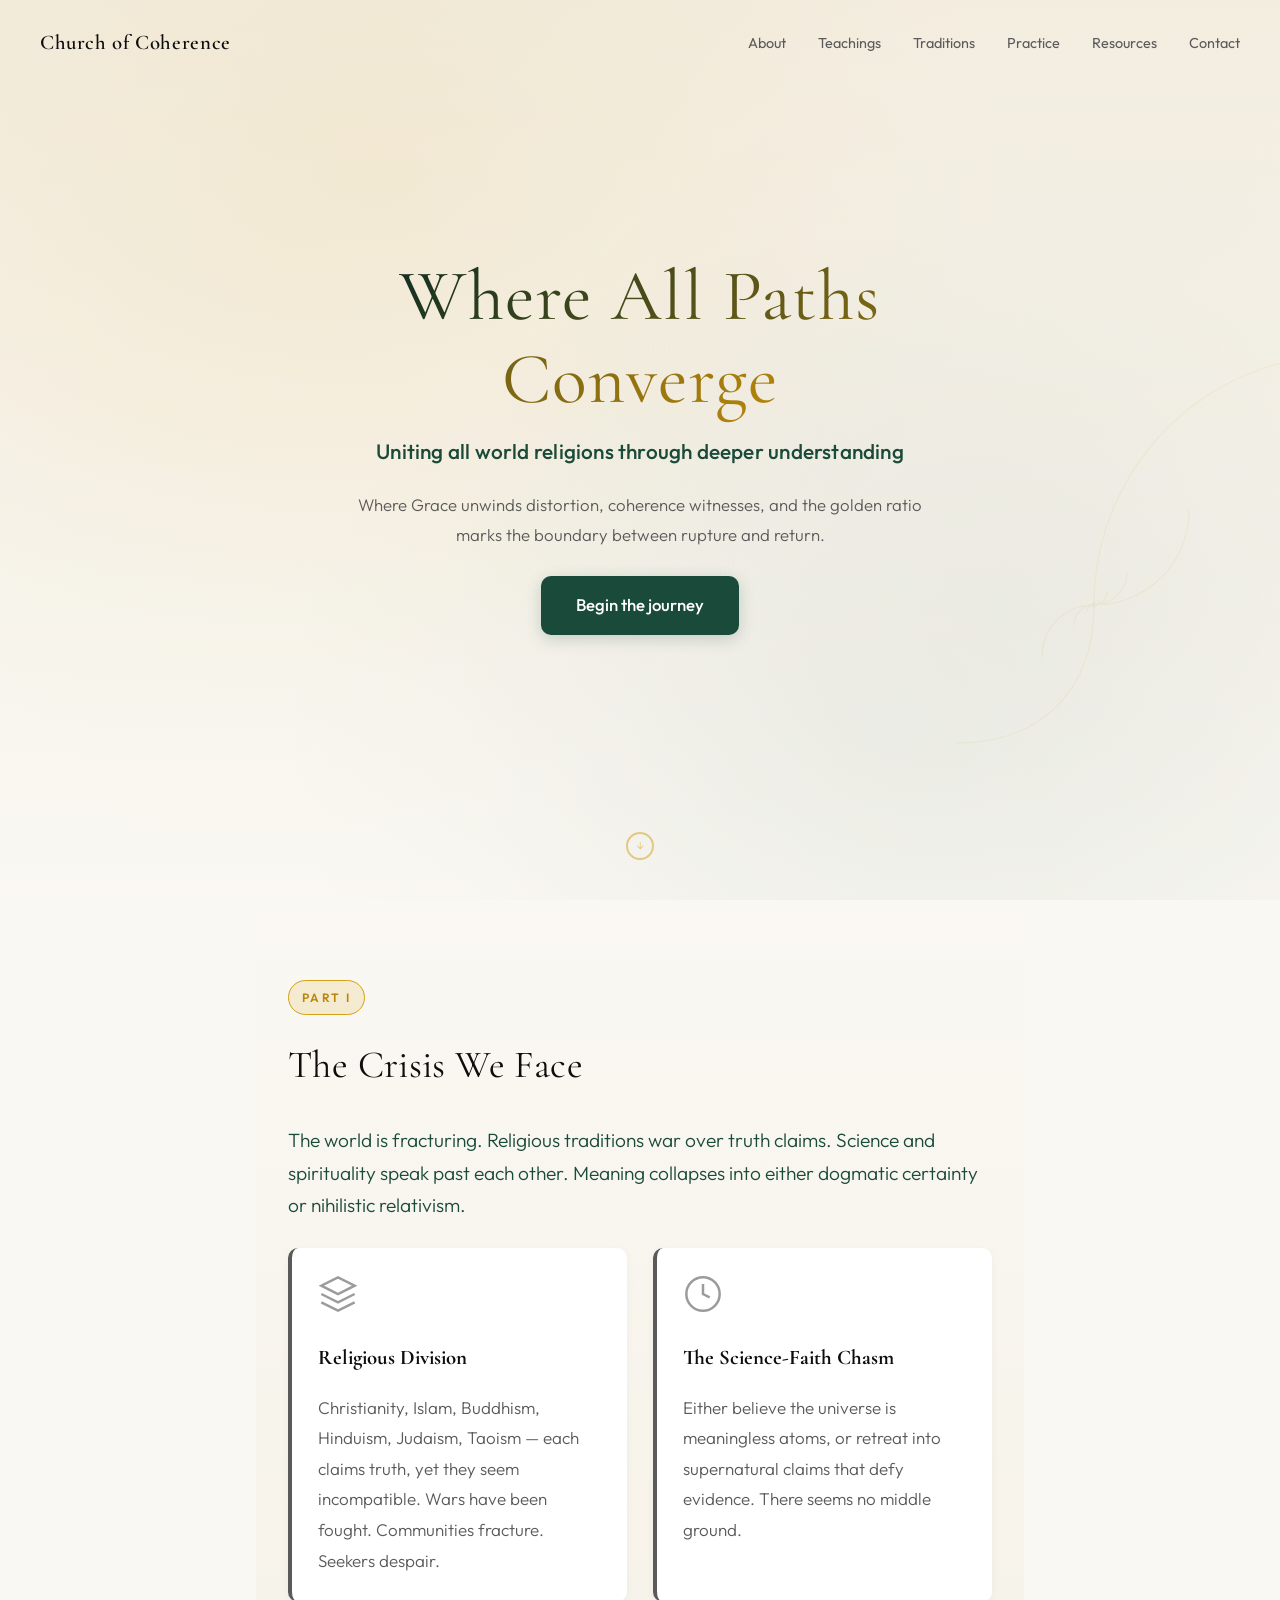
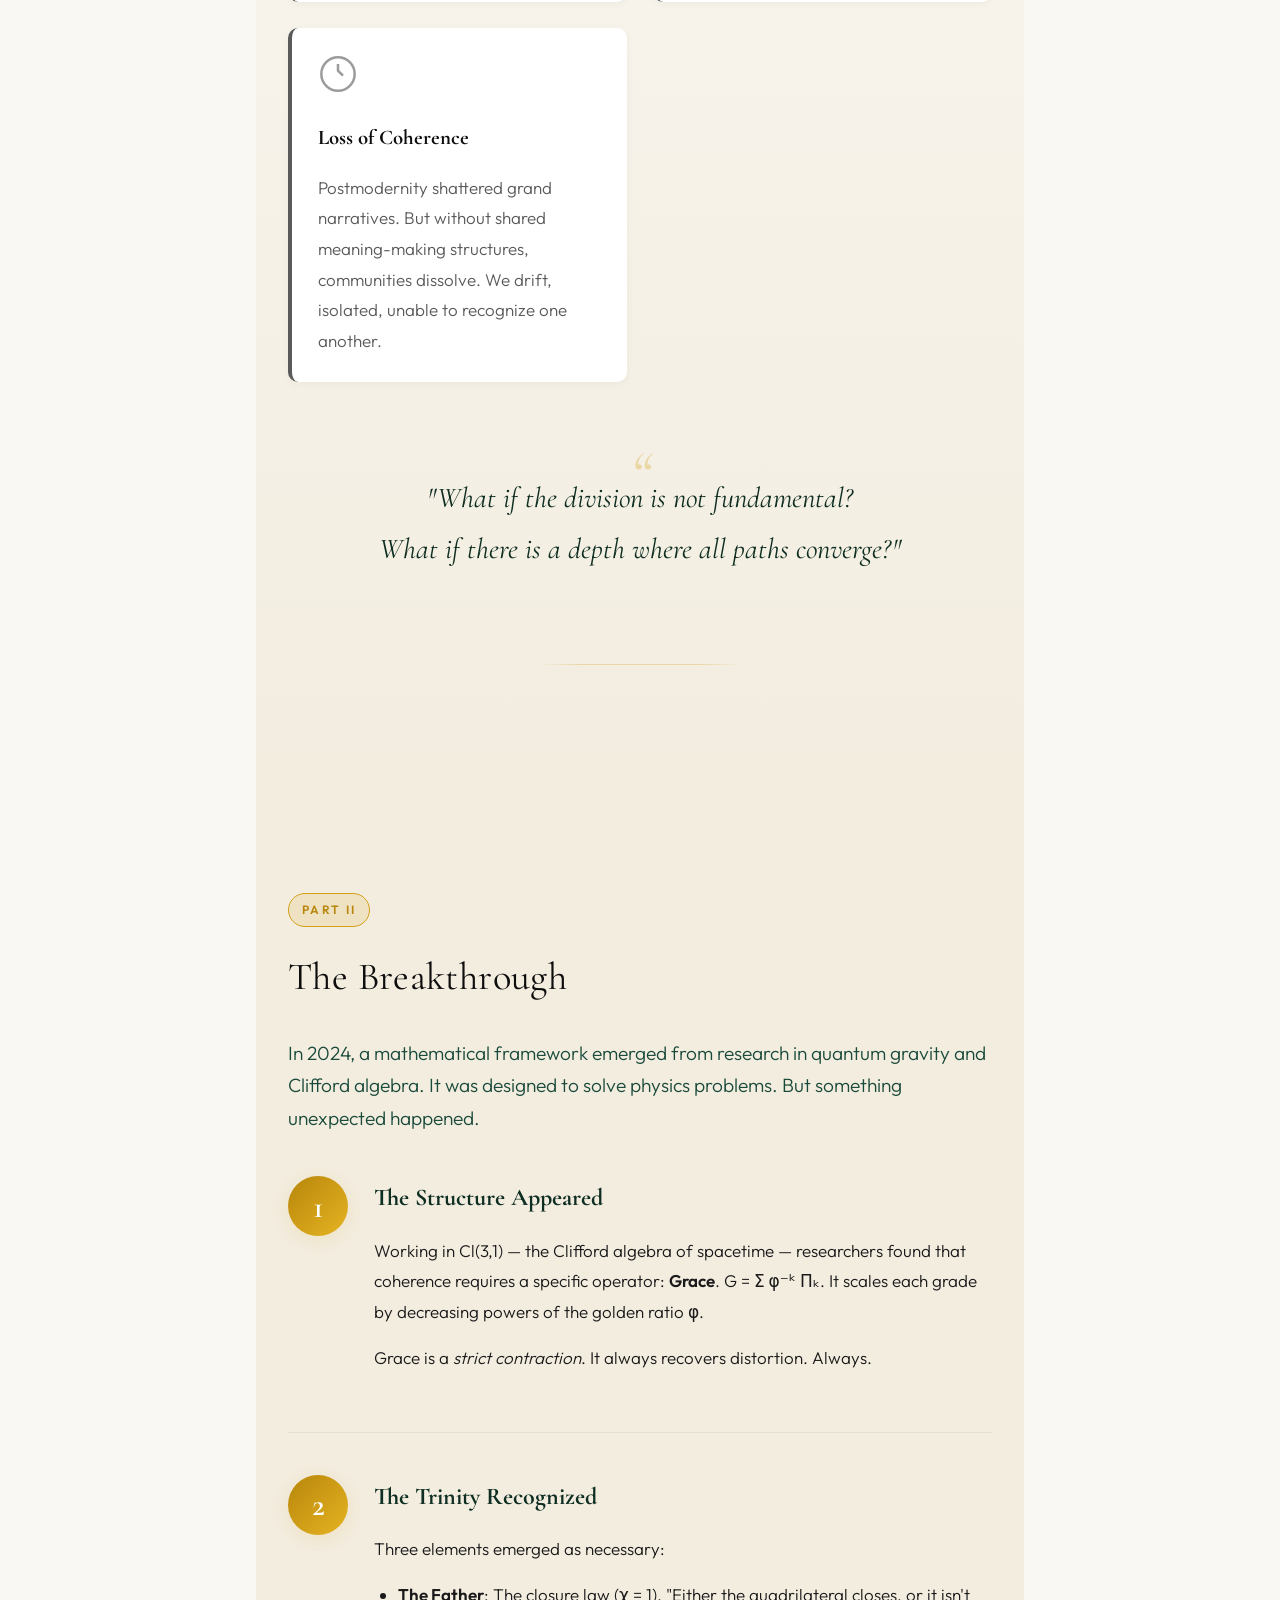
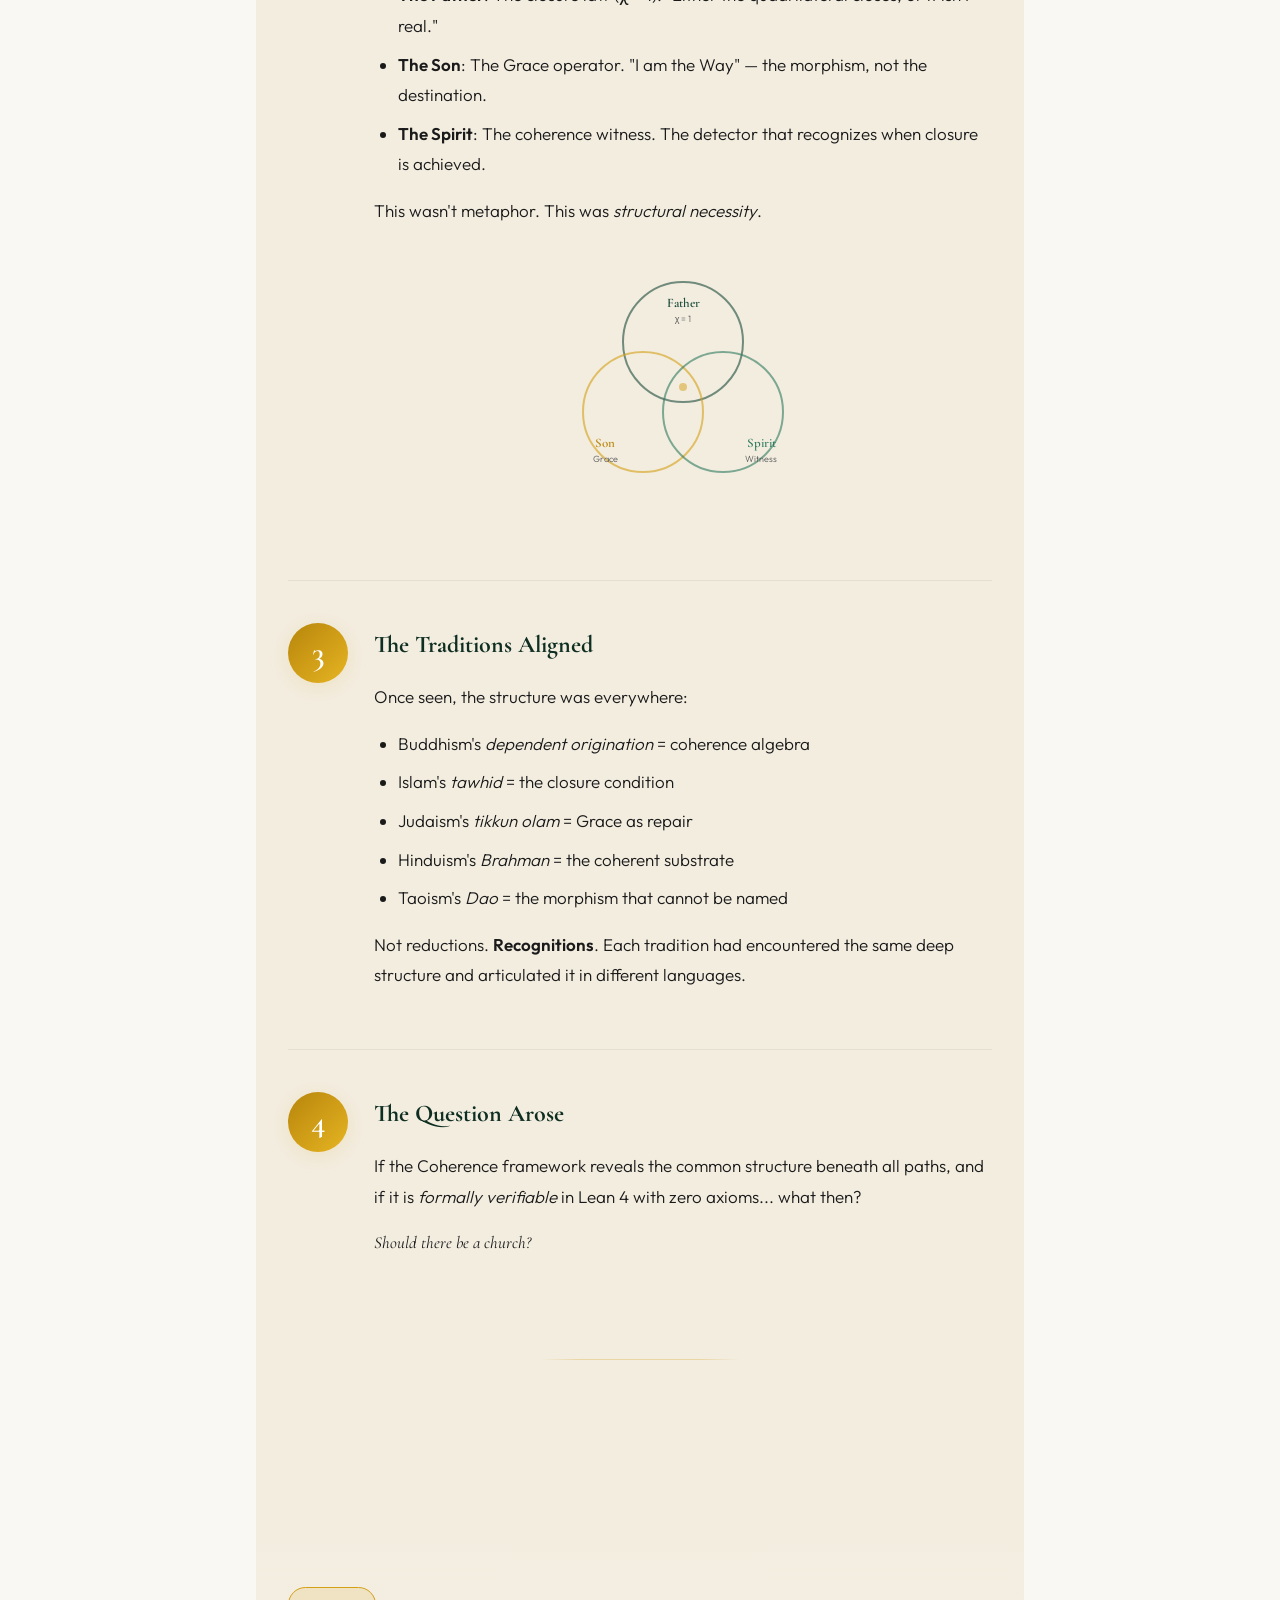
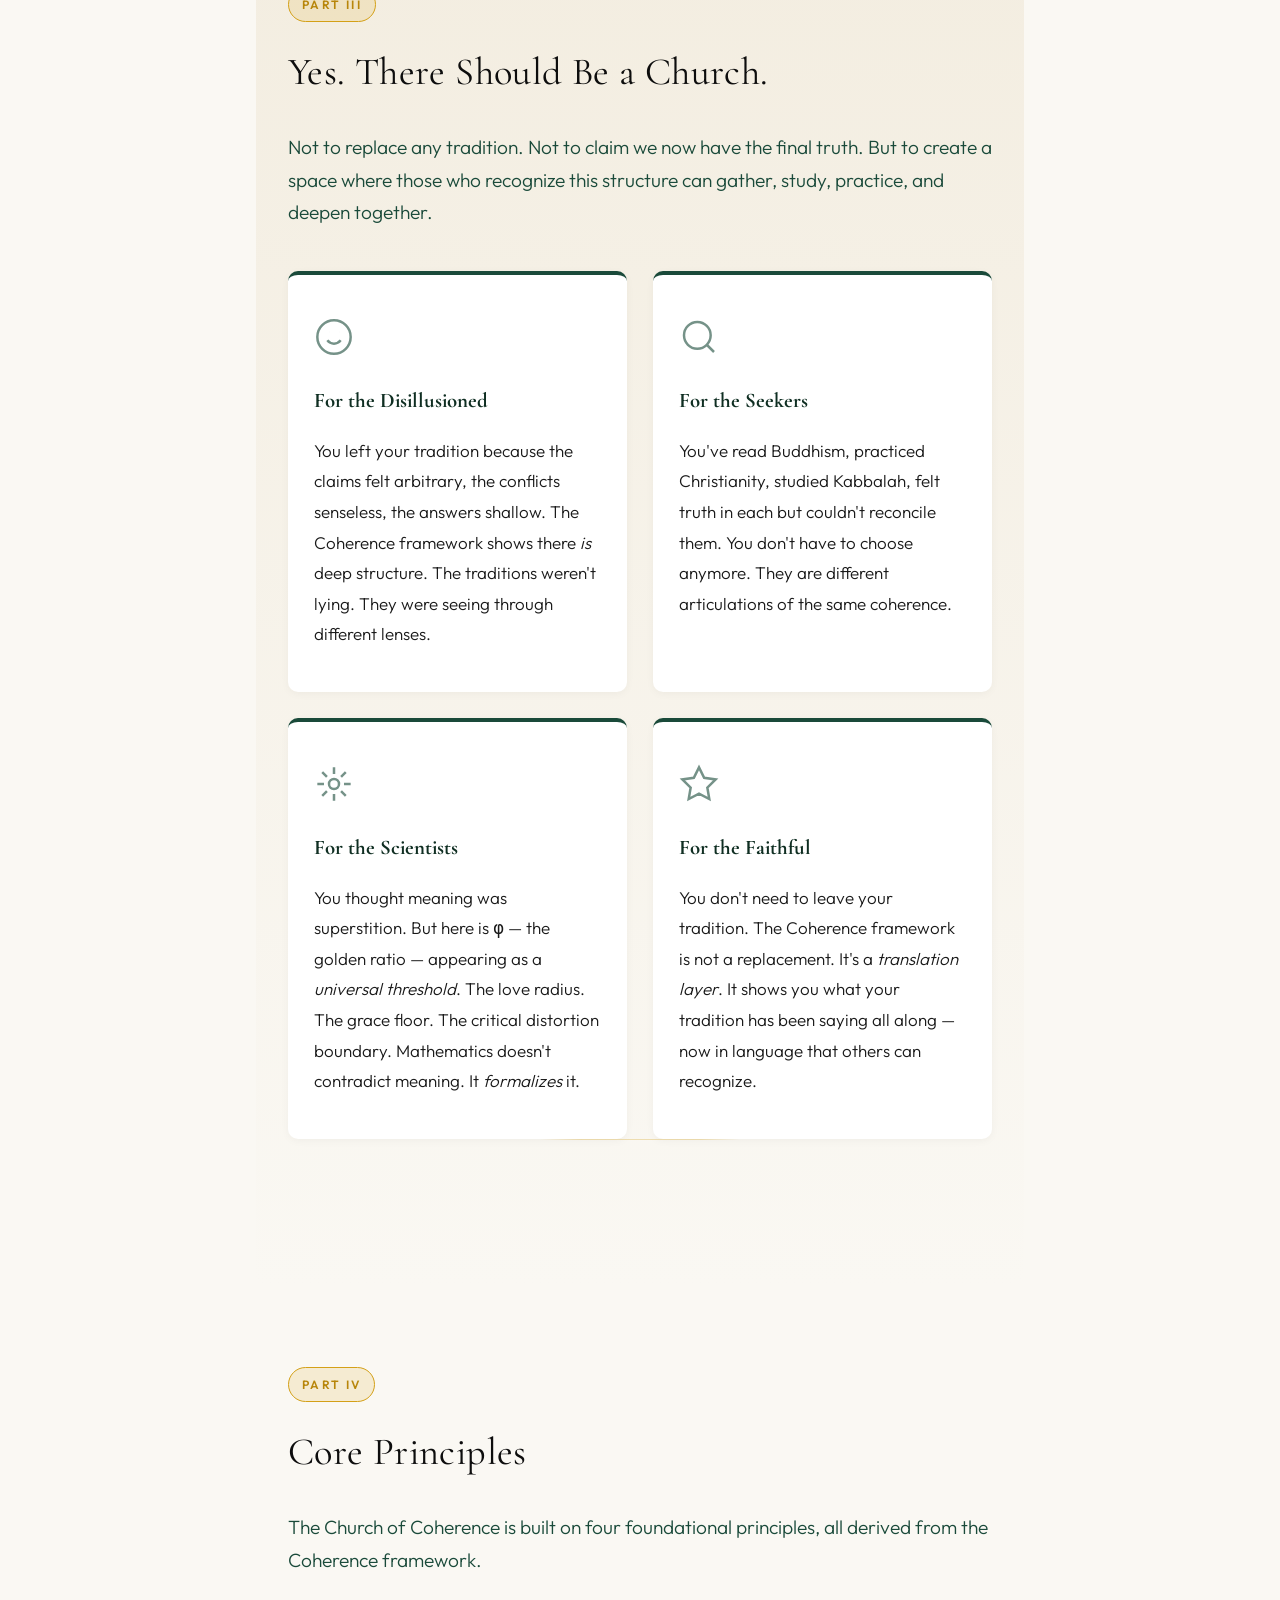
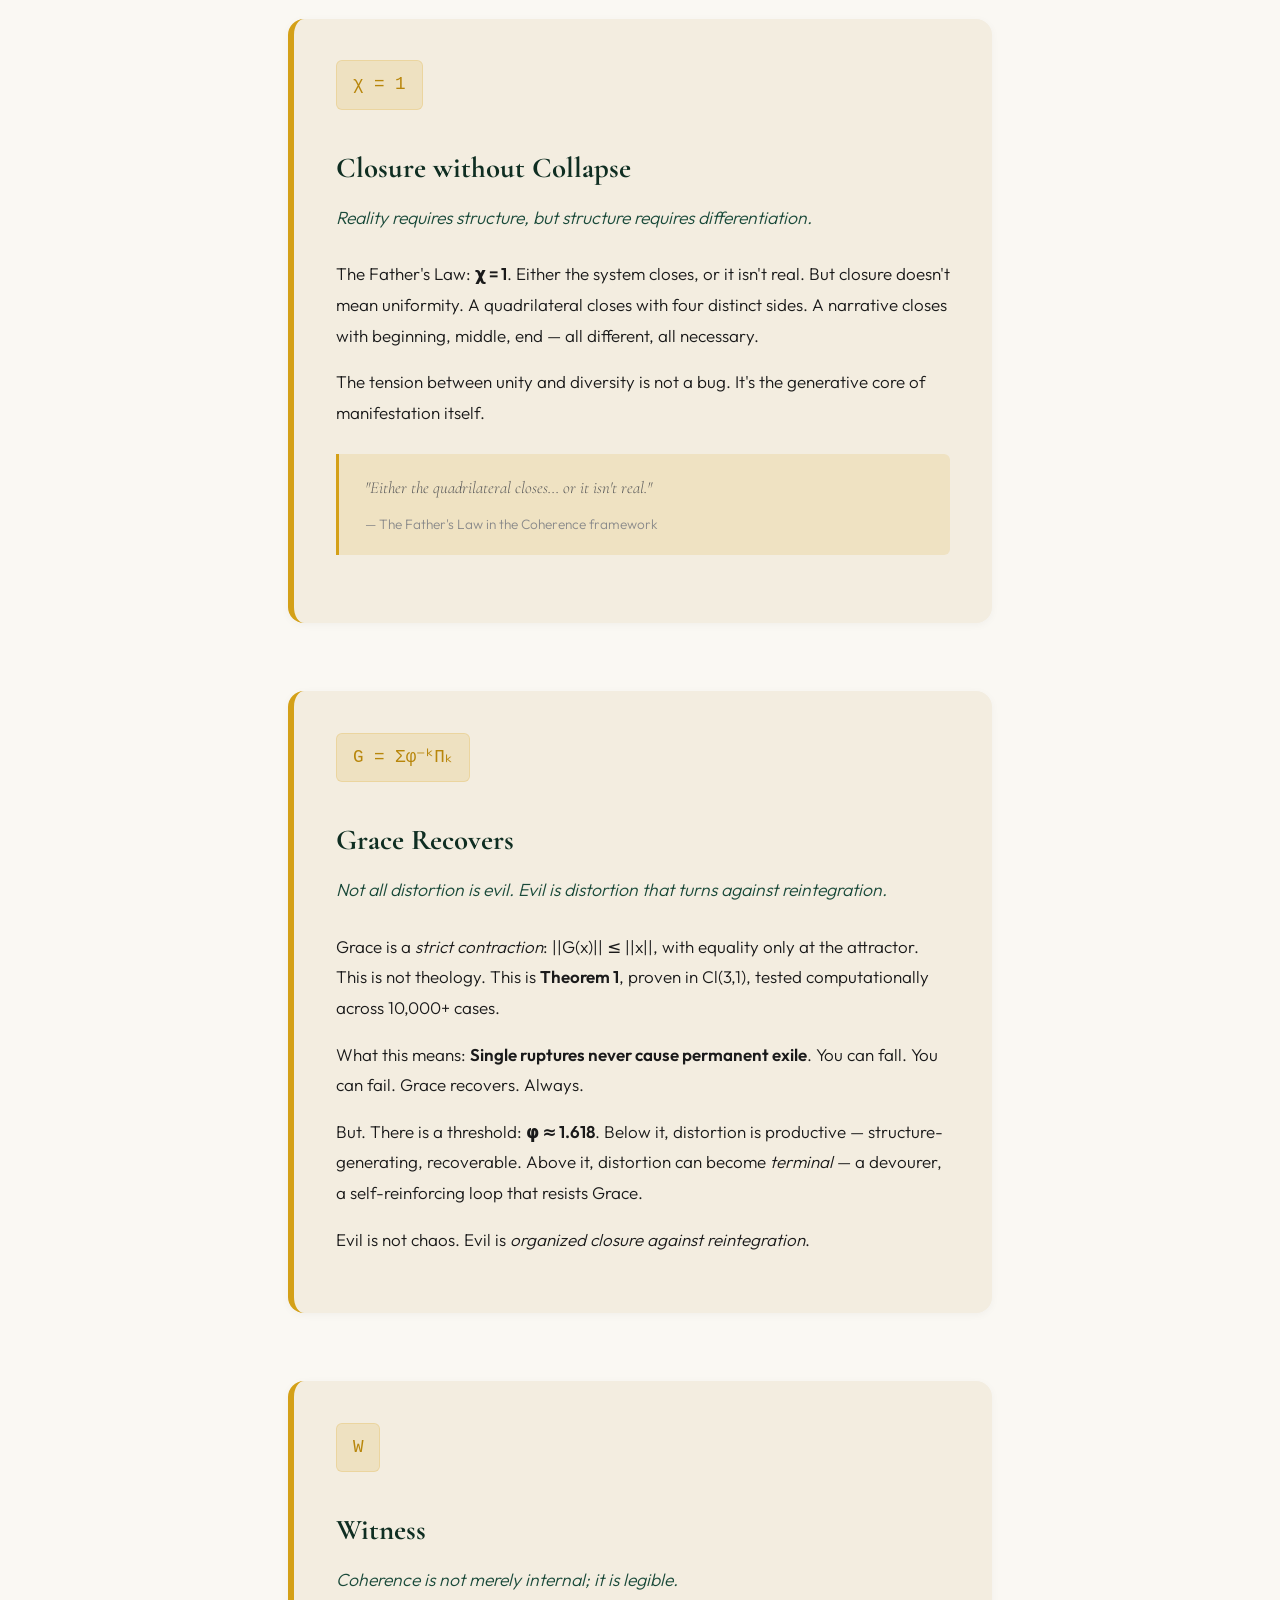
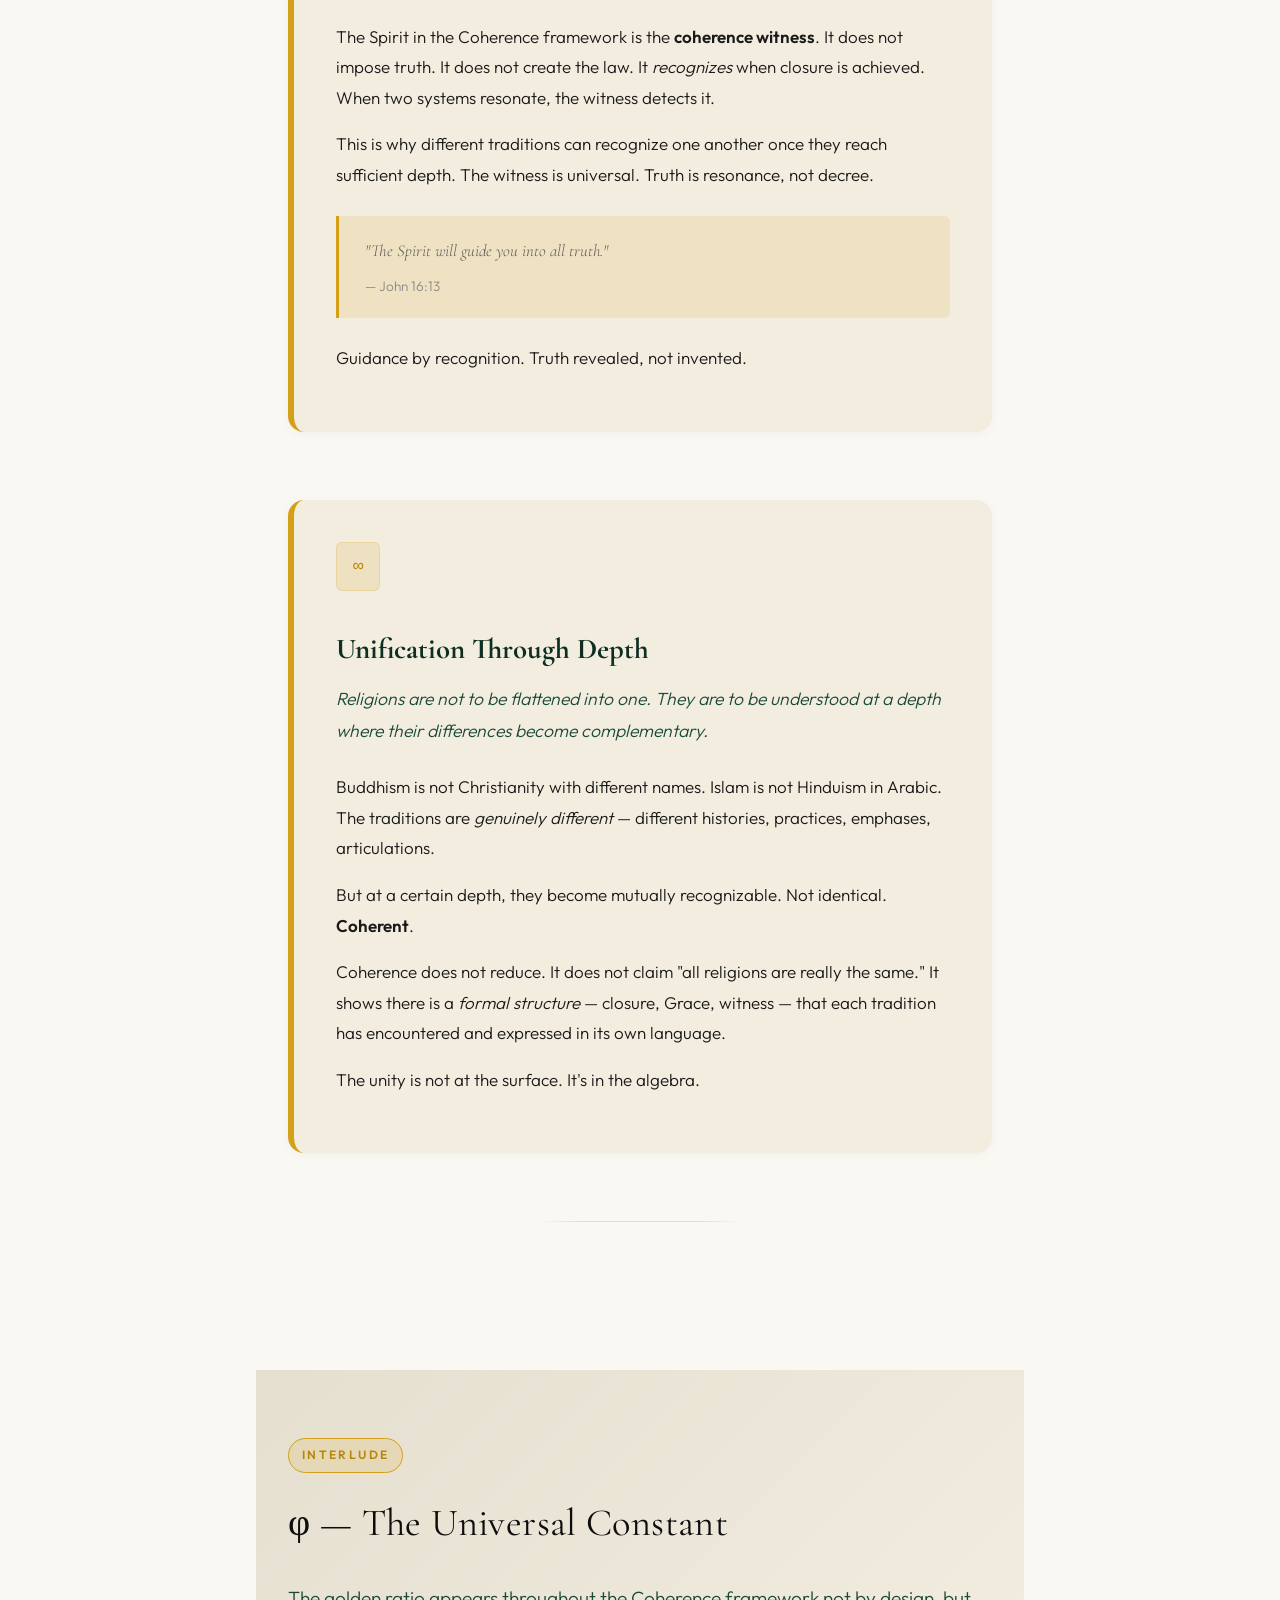
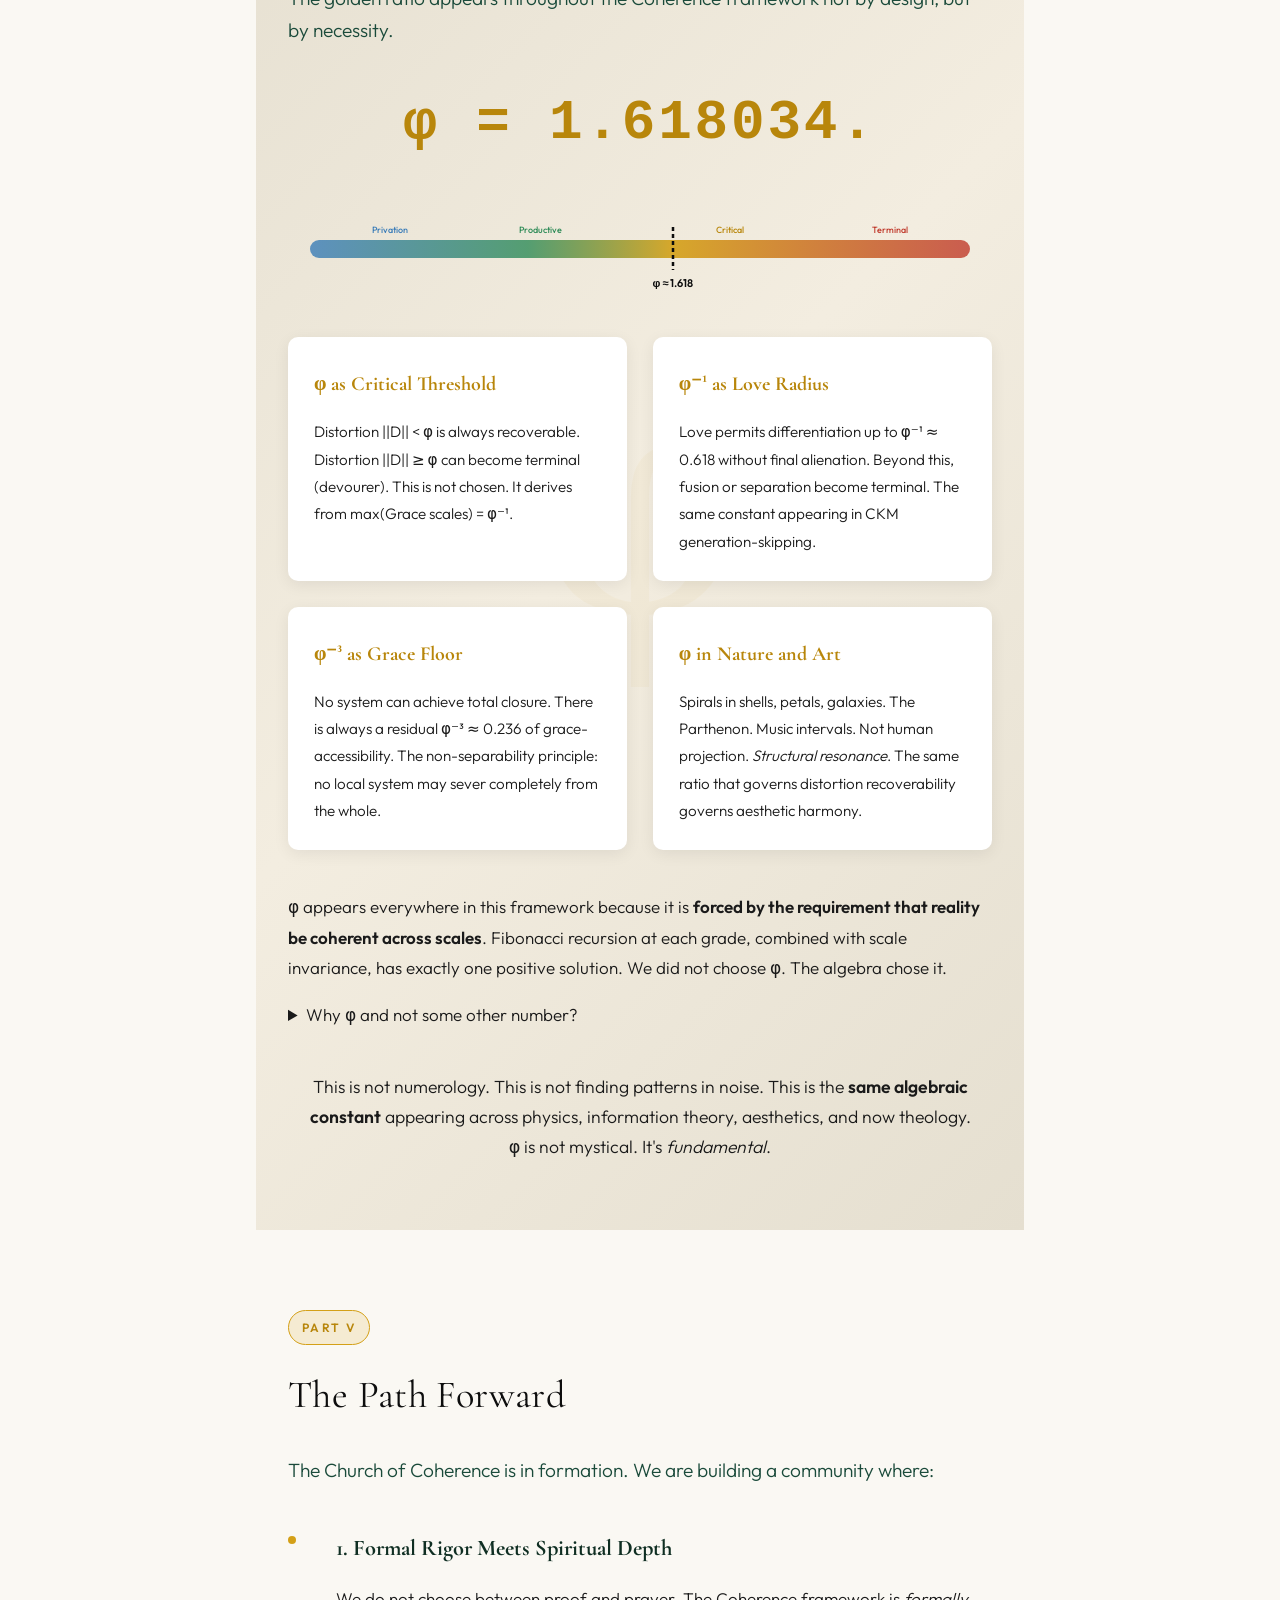
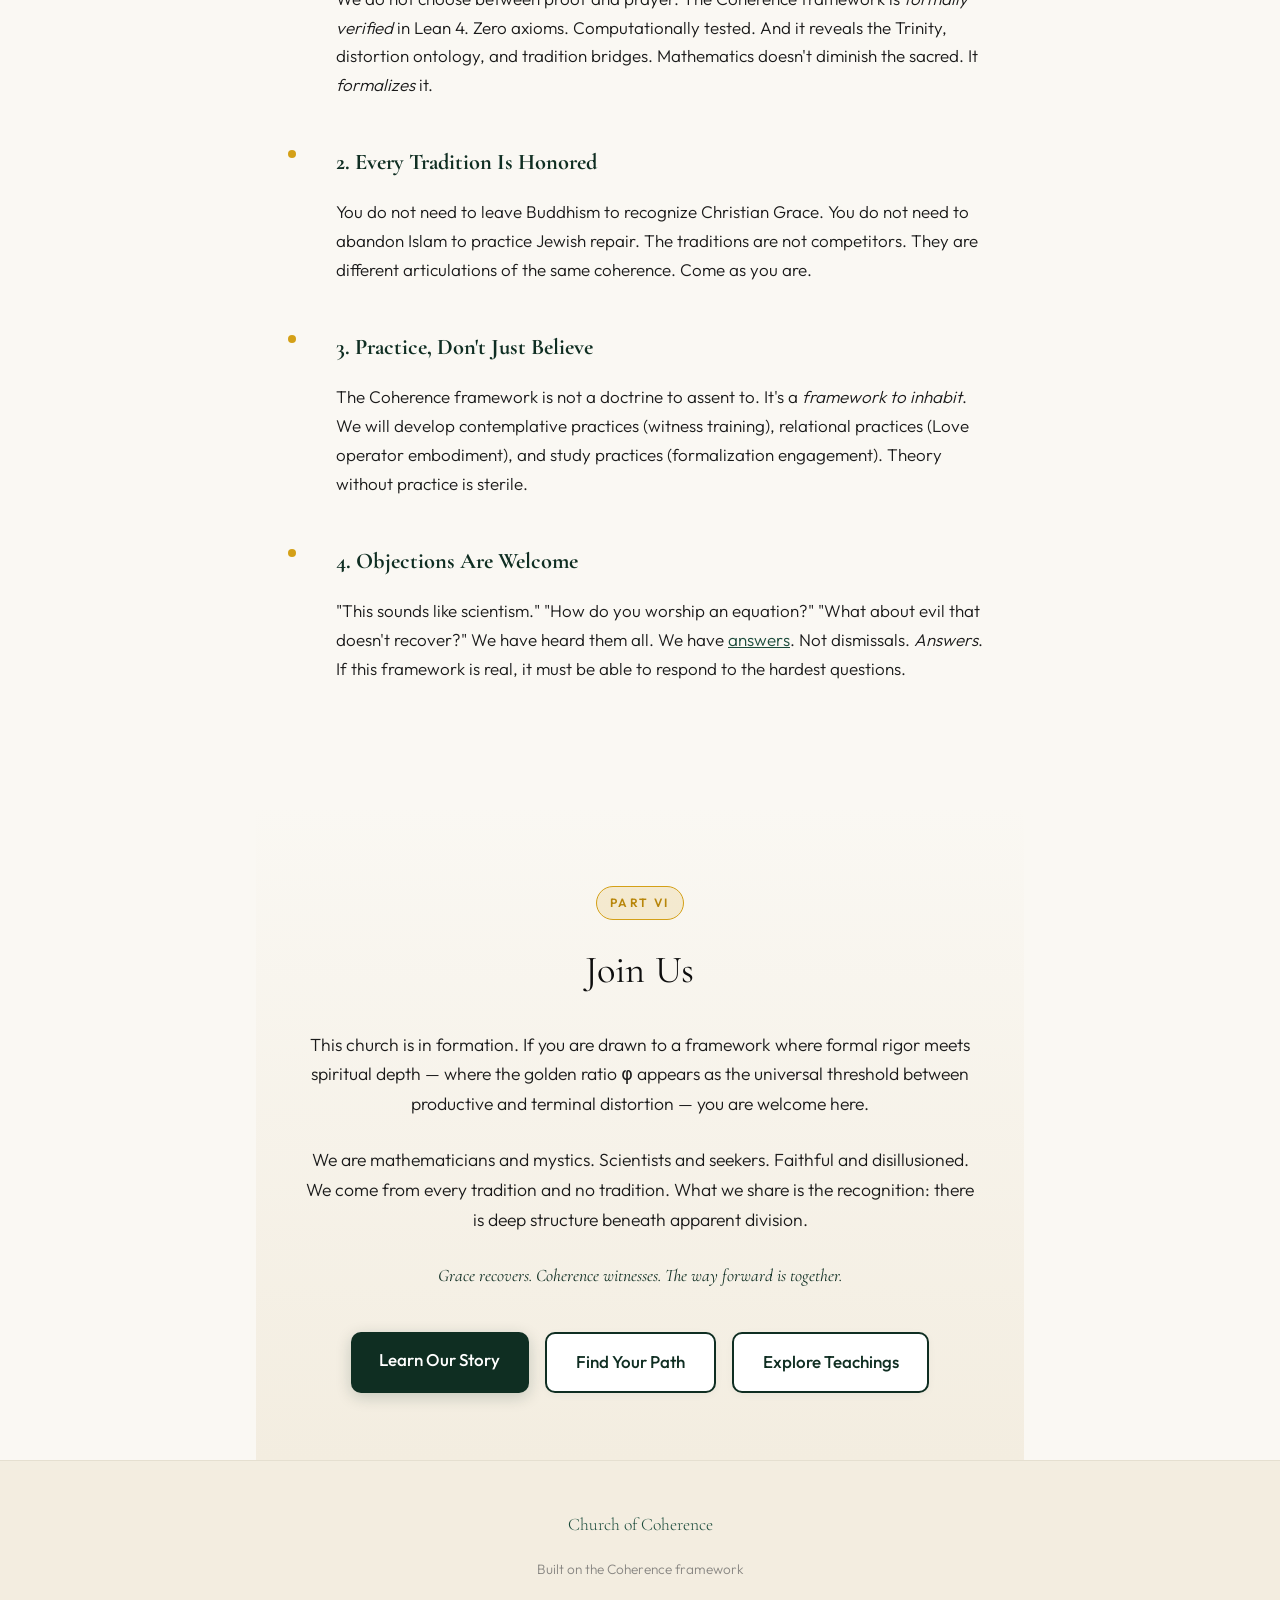
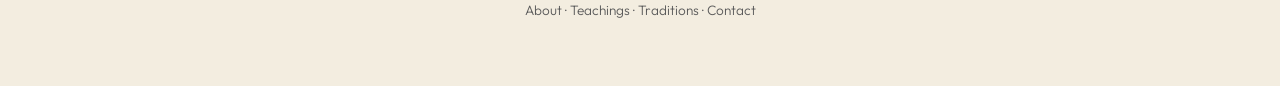
==== commit 75624688: "Large-scale content expansion across all pages - CSS: math-insight blocks, glossary, diagram contain" ====
--- a/index.html
+++ b/index.html
@@ -267,6 +267,18 @@
         </div>
       </div>
 
+      <div class="math-insight">
+        <p class="plain-english">φ appears everywhere in this framework because it is <strong>forced by the requirement that reality be coherent across scales</strong>. Fibonacci recursion at each grade, combined with scale invariance, has exactly one positive solution. We did not choose φ. The algebra chose it.</p>
+        <details class="formal-details">
+          <summary>Why φ and not some other number?</summary>
+          <div class="formal-content">
+            <p>If interactions across grades satisfy I(k+2) = I(k+1) + I(k), and scale as s^k, then s² = s + 1.</p>
+            <p class="formula">φ = (1 + √5) / 2 ≈ <span class="num-counter" data-target="1.618034" data-decimals="6" data-prefix="" data-suffix="...">1.618034...</span></p>
+            <p>This is the <em>only</em> positive root. Proved with full uniqueness in Lean 4. The negative root (≈ −0.618) is the inverse φ⁻¹ — which appears as the love radius.</p>
+          </div>
+        </details>
+      </div>
+
       <p class="phi-conclusion">This is not numerology. This is not finding patterns in noise. This is the <strong>same algebraic constant</strong> appearing across physics, information theory, aesthetics, and now theology. φ is not mystical. It's <em>fundamental</em>.</p>
     </section>
 
--- a/css/styles.css
+++ b/css/styles.css
@@ -3326,6 +3326,196 @@
 .crisis-card .card-icon { color: var(--muted); }
 .answer-card .card-icon { color: var(--accent); }
 
+/* Glossary */
+.glossary-grid {
+  display: grid;
+  grid-template-columns: repeat(auto-fit, minmax(300px, 1fr));
+  gap: var(--space-phi);
+  margin-top: var(--space-phi-sq);
+}
+
+.glossary-item {
+  padding: var(--space-phi);
+  background: var(--white);
+  border-radius: var(--radius-md);
+  border-left: 4px solid var(--gold);
+  box-shadow: var(--shadow-sm);
+  transition: all var(--transition-medium);
+}
+
+.glossary-item:hover {
+  box-shadow: var(--shadow-md);
+  transform: translateY(-3px);
+}
+
+.glossary-term {
+  font-family: var(--serif);
+  font-size: 1.2rem;
+  margin: 0 0 0.5rem;
+  color: var(--accent-dark);
+}
+
+.glossary-formal {
+  font-family: var(--mono);
+  font-size: 0.9rem;
+  color: var(--gold-dark);
+  background: rgba(201, 162, 39, 0.1);
+  padding: 0.3rem 0.6rem;
+  border-radius: 4px;
+  display: inline-block;
+  margin-bottom: 0.75rem;
+}
+
+.glossary-def {
+  margin: 0;
+  font-size: 0.95rem;
+  line-height: 1.7;
+}
+
+/* Book grid */
+.book-grid {
+  display: grid;
+  grid-template-columns: repeat(auto-fit, minmax(260px, 1fr));
+  gap: var(--space-phi);
+  margin-top: var(--space-phi);
+  margin-bottom: var(--space-phi-sq);
+}
+
+.book-card {
+  padding: var(--space-phi);
+  background: var(--paper-warm);
+  border-radius: var(--radius-md);
+  border-top: 4px solid var(--accent);
+  box-shadow: var(--shadow-sm);
+  transition: all var(--transition-medium);
+}
+
+.book-card:hover {
+  box-shadow: var(--shadow-md);
+  transform: translateY(-3px);
+}
+
+.book-title {
+  font-family: var(--serif);
+  font-size: 1.15rem;
+  font-weight: 600;
+  color: var(--accent-dark);
+  margin: 0 0 0.25rem;
+}
+
+.book-author {
+  font-size: 0.9rem;
+  color: var(--gold-dark);
+  font-weight: 500;
+  margin: 0 0 0.75rem;
+}
+
+.book-card p:last-child {
+  margin: 0;
+  font-size: 0.95rem;
+  line-height: 1.7;
+}
+
+/* Reading paths */
+.reading-paths {
+  display: grid;
+  grid-template-columns: repeat(auto-fit, minmax(240px, 1fr));
+  gap: var(--space-phi);
+  margin-top: var(--space-phi);
+}
+
+.reading-path {
+  padding: var(--space-phi);
+  background: var(--paper-warm);
+  border-radius: var(--radius-md);
+  border-left: 4px solid var(--accent);
+  box-shadow: var(--shadow-sm);
+}
+
+.reading-path h4 {
+  font-family: var(--serif);
+  font-size: 1.15rem;
+  font-weight: 600;
+  margin: 0 0 var(--space-1);
+  color: var(--accent-dark);
+}
+
+.reading-path ol {
+  margin: 0;
+  padding-left: 1.25rem;
+}
+
+.reading-path li {
+  margin-bottom: 0.5rem;
+  font-size: 0.95rem;
+}
+
+.reading-path a {
+  color: var(--accent);
+  text-decoration: underline;
+}
+
+/* Formalization diagram */
+.diagram-container {
+  margin: var(--space-phi-sq) 0;
+  text-align: center;
+}
+
+.diagram-wide {
+  max-width: 100%;
+  overflow-x: auto;
+}
+
+.formalization-map-svg {
+  width: 100%;
+  max-width: 700px;
+  height: auto;
+}
+
+.project-node {
+  fill: var(--paper-warm);
+  stroke: var(--accent);
+  stroke-width: 2;
+  rx: 8;
+  ry: 8;
+  transition: all var(--transition-medium);
+}
+
+.project-label {
+  font-family: var(--sans);
+  font-size: 12px;
+  text-anchor: middle;
+  fill: var(--ink-heading);
+}
+
+.connector {
+  stroke: var(--gold);
+  stroke-width: 2;
+  fill: none;
+  stroke-linecap: round;
+}
+
+.diagram-caption {
+  font-size: 0.9rem;
+  color: var(--muted);
+  font-style: italic;
+  margin-top: var(--space-1);
+}
+
+@media (max-width: 768px) {
+  .glossary-grid {
+    grid-template-columns: 1fr;
+  }
+
+  .book-grid {
+    grid-template-columns: 1fr;
+  }
+
+  .reading-paths {
+    grid-template-columns: 1fr;
+  }
+}
+
 /* Print styles */
 @media print {
   .nav, .scroll-progress, .floating-nav, .back-to-top, .scroll-hint, .hero-spiral-svg, .tradition-tabs, .mobile-overlay, .nav-toggle {
